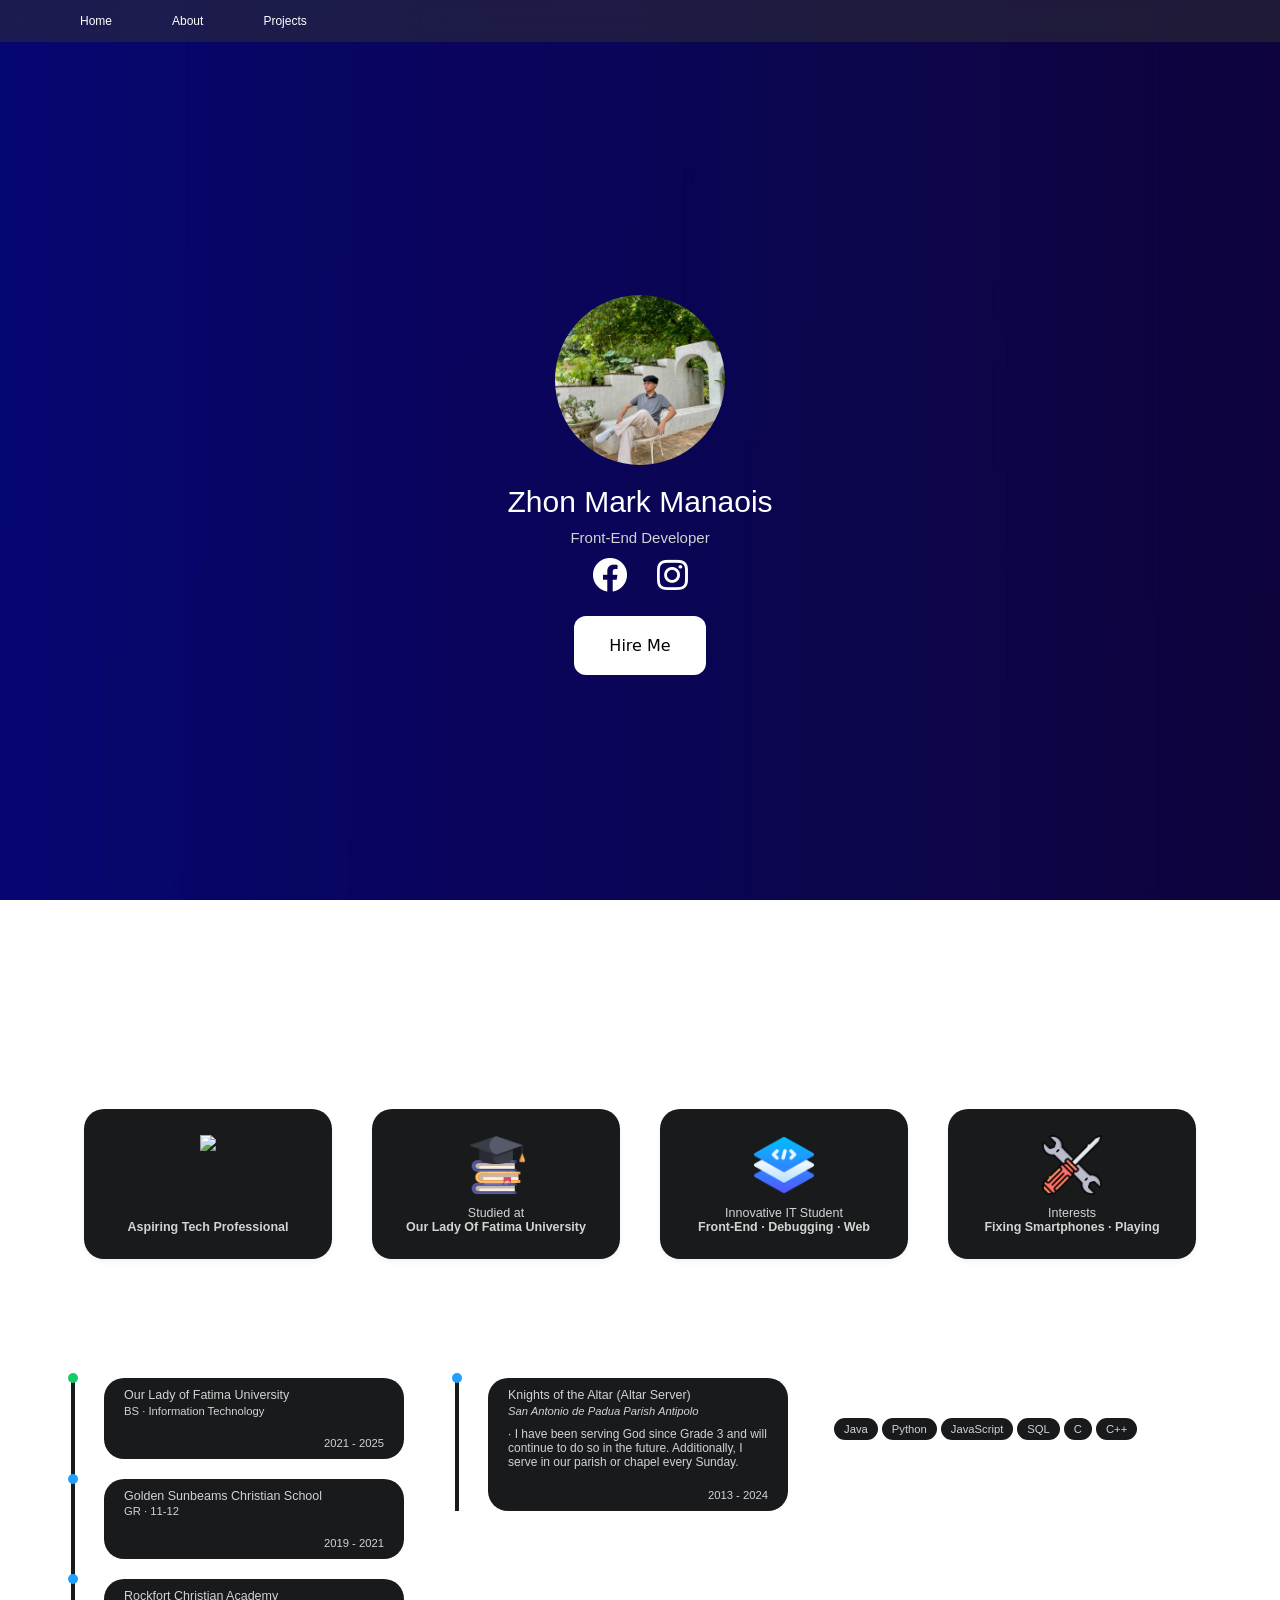
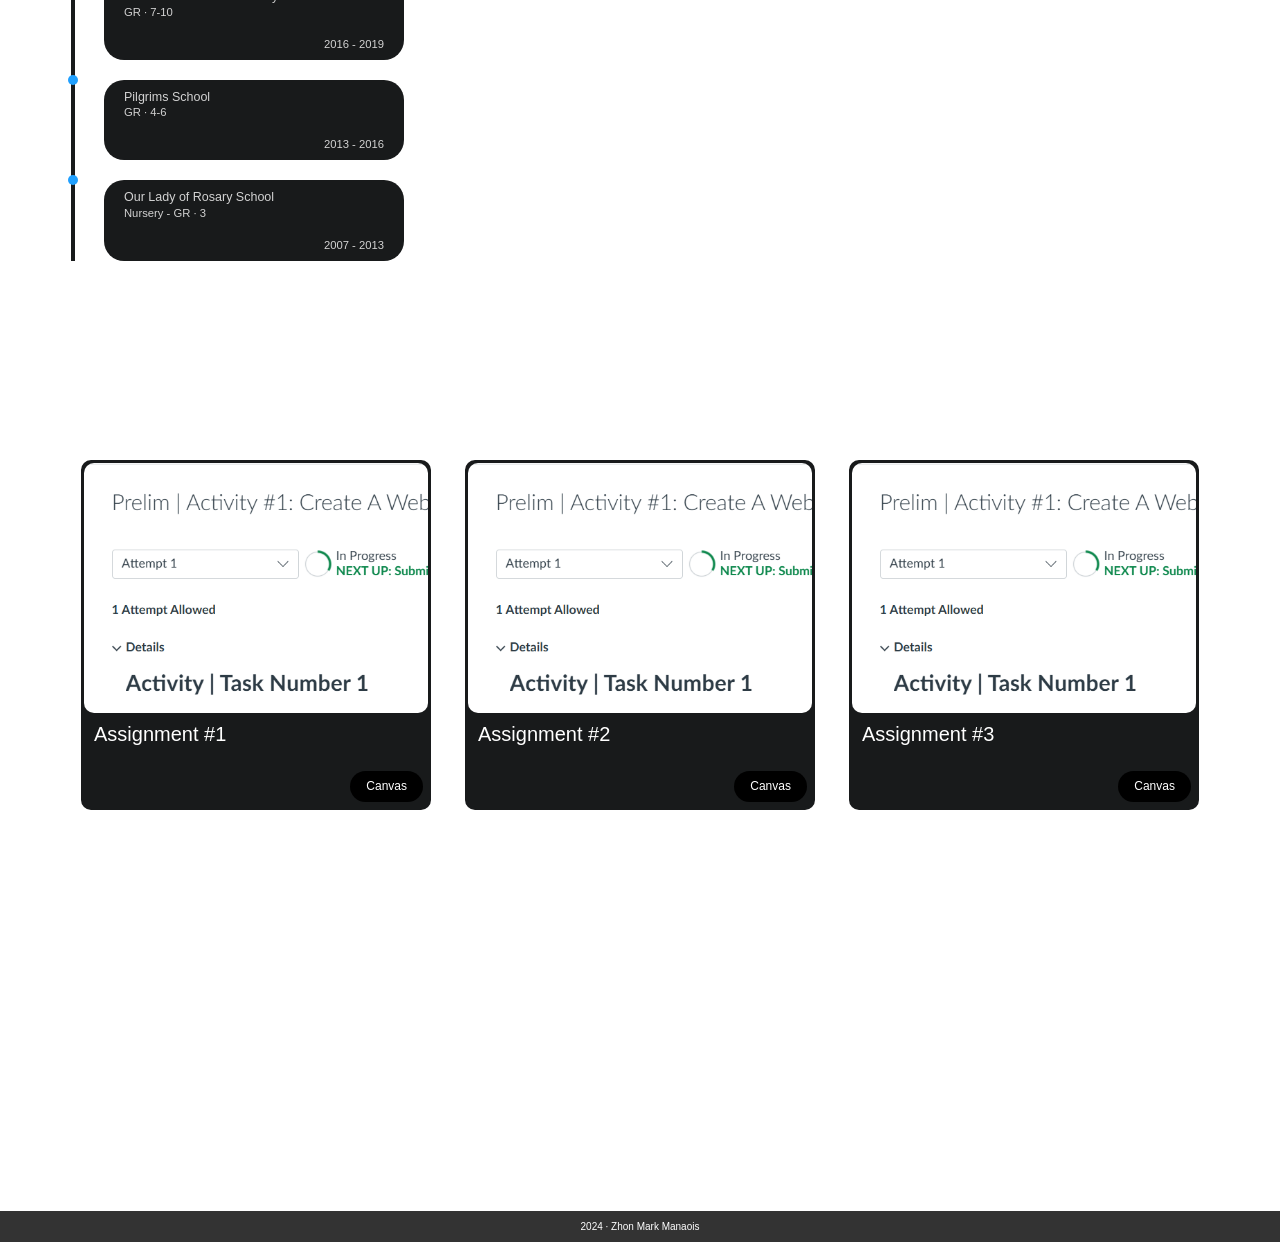
==== index.html @ ce1a40f6 "Add files via upload" ====
<!DOCTYPE html>
<html>
    <head>
        <meta charset="UTF-8" />
        <meta name="viewport" content="width=device-width,initial-scale=1.0" />
        <meta name="theme-color" content="#000000" />
        <meta name="author" content="Zhon Mark Manaois" />
        <meta name="description" content="Zhon Mark&#39;s Personal Website" />
        <meta name="keywords" content="Zhon Mark Manaois, Zhon Mark, Manaois, Zhon MarkManaois, Front-end Developer" />
        <meta property="og:title" content="Zhon Mark Manaois" />
        <meta property="og:description" content="Personal Website" />
        <meta property="og:type" content="website" />
        <title>Zhon Mark Manaois - Personal Website</title>
        
        <link rel="shortcut icon" href="images/code.png" />
        <link rel="stylesheet" href="style.css" />
    </head>

    <body>
        <div class="navbar">
            <div class="navbar-container">
                <div class="nav-item"><a class="nav-item-link" href="#zhon">Home</a></div>
                <div class="nav-item"><a class="nav-item-link" href="#about">About</a></div>
                <div class="nav-item"><a class="nav-item-link" href="#projects">Projects</a></div>
            </div>
        </div>

        <div id="zhon" class="zhon">
            <div class="zhon-container">
                <div class="zhon-profile">

                    <div class="zhon-profile-img-wrapper">
                        <div class="zhon-profile-img"></div>
                    </div>

                    <div class="zhon-profile-content">
                        <div class="zhon-headline">Zhon Mark Manaois</div>
                        <div class="zhon-text">Front-End Developer</div>
                    </div>

                    <div class="zhon-icons">
                        <a href="https://www.facebook.com/filersh" target="_blank" class="icon-link"><i class="fab fa-facebook"></i></a>
                        <a href="https://www.instagram.com/makie_mk" target="_blank" class="icon-link"><i class="fab fa-instagram"></i></a>
                    </div>

<a href="https://example.com" target="_blank">
    <button class="hire-me-btn">Hire Me</button>
</a>

                    <a class="arrow fa fa-arrow-down fa-3x" href="#about"></a>

                </div>
            </div>
        </div>

        <div id="about" class="about">
            <div class="container about-container">
                <div class="row">
                    <div class="col">
                        <div class="title">About</div>
                        <div class="about-card-group">
                            <div class="about-card-wrapper">
                                <div class="about-card">
                                    <div class="about-card-icon-wrapper">
                                        <div class="about-card-icon"><img style="vertical-align: middle;" src="images/tech.png" /></div>
                                    </div>
                                    <div class="about-card-title"><br />
                                        <b>Aspiring Tech Professional</b>
                                    </div>
                                </div>
                            </div>

                            <div class="about-card-wrapper">
                                <div class="about-card">
                                    <div class="about-card-icon-wrapper">
                                        <div class="about-card-icon"><img src="images/graduation.png" /></div>
                                    </div>
                                    <div class="about-card-title">
                                        Studied at
                                        <br />
                                        <b>Our Lady Of Fatima University</b>
                                    </div>
                                </div>
                            </div>

                            <div class="about-card-wrapper">
                                <div class="about-card">
                                    <div class="about-card-icon-wrapper">
                                        <div class="about-card-icon"><img src="images/layers.png" /></div>
                                    </div>
                                    <div class="about-card-title">Innovative IT Student<br /> 
                                        <b>Front-End &middot; Debugging  &middot; Web</b>
                                    </div>
                                </div>
                            </div>

                            <div class="about-card-wrapper">
                                <div class="about-card">
                                    <div class="about-card-icon-wrapper">
                                        <div class="about-card-icon"><img src="images/service.png" /></div>
                                    </div>
                                    <div class="about-card-title">
                                        Interests
                                        <br />
                                        <b>Fixing Smartphones &middot; Playing</b>
                                    </div>
                                </div>
                            </div>
                        </div>
                    </div>
                </div>
                <div class="row">
                    <div class="col about-educationcol">
                        <div class="title">Education</div>
                        <div class="about-timeline">

                            <div class="timeline-card timeline-card-green">
                                <div class="timeline-card-title">Our Lady of Fatima University</div>
                                <div class="timeline-card-subtitle">BS &middot; Information Technology</div>
                                <div class="timeline-card-time">2021 - 2025</div>
                            </div>

                            <div class="timeline-card timeline-card-blue">
                                <div class="timeline-card-title">Golden Sunbeams Christian School</div>
                                <div class="timeline-card-subtitle">GR &middot; 11-12</div>
                                <div class="timeline-card-time">2019 - 2021</div>
                            </div>

                            <div class="timeline-card timeline-card-blue">
                                <div class="timeline-card-title">Rockfort Christian Academy</div>
                                <div class="timeline-card-subtitle">GR &middot; 7-10</div>
                                <div class="timeline-card-time">2016 - 2019</div>
                            </div>

                            <div class="timeline-card timeline-card-blue">
                                <div class="timeline-card-title">Pilgrims School</div>
                                <div class="timeline-card-subtitle">GR &middot; 4-6</div>
                                <div class="timeline-card-time">2013 - 2016</div>
                            </div>

                            <div class="timeline-card timeline-card-blue">
                                <div class="timeline-card-title">Our Lady of Rosary School</div>
                                <div class="timeline-card-subtitle">Nursery - GR &middot; 3</div>
                                <div class="timeline-card-time">2007 - 2013</div>
                            </div>

                        </div>
                    </div>

                    <div class="col about-experiencecol">
                        <div class="title">Experience</div>
                        <div class="about-timeline">

                            <div class="timeline-card timeline-card-blue">
                                <div class="timeline-card-title">Knights of the Altar (Altar Server)</div>
                                <div class="timeline-card-subtitle">San Antonio de Padua Parish Antipolo</div>
                                <div class="timeline-card-content">&middot; I have been serving God since Grade 3 and will continue to do so in the future. Additionally, I serve in our parish or chapel every Sunday.</div>
                                <div class="timeline-card-time">2013 - 2024</div>
                            </div>

                        </div>
                    </div>

                    <div class="col about-skillcol">
                        <div class="title">Skills</div>
                        <div class="about-timeline">

                            <div class="skills-title">Programming Languages</div>
                            <div class="skills-content">
                                <div class="skills-tile">Java</div>
                                <div class="skills-tile">Python</div>
                                <div class="skills-tile">JavaScript</div>
                                <div class="skills-tile">SQL</div>
                                <div class="skills-tile">C</div>
                                <div class="skills-tile">C++</div>
                            </div>
                        </div>
                    </div>
                </div>
            </div>
        </div>

        <div class="content">
            <div id="projects" class="project">
                <div class="container project-container">
                    <div class="row">
                        <div class="title">Projects</div>
                    </div>
                    <div class="row project-row">
                        <div class="col project-col">
                            <div class="project-card">
                                <div class="project-card-cover project-card-assignment1"></div>
                                <div class="project-card-content">
                                    <div class="project-card-title">Assignment #1</div>
                                    <a target="_blank" href="https://olfu.instructure.com/courses/237197/assignments">    
                                        <div class="project-card-btn project-card-blackbutton">Canvas</div>
                                    </a>
                                </div>
                            </div>
                        </div>

                        <div class="col project-col">
                            <div class="project-card">
                                <div class="project-card-cover project-card-assignment2"></div>
                                <div class="project-card-content">
                                    <div class="project-card-title">Assignment #2</div>
                                </div>
                                <a target="_blank" href="https://olfu.instructure.com/courses/237197/assignments">    
                                    <div class="project-card-btn project-card-blackbutton">Canvas</div>
                                </a>
                            </div>
                        </div>

                        <div class="col project-col">
                            <div class="project-card">
                                <div class="project-card-cover project-card-assignment3"></div>
                                <div class="project-card-content">
                                    <div class="project-card-title">Assignment #3</div>
                                </div>
                                <a target="_blank" href="https://olfu.instructure.com/courses/237197/assignments">    
                                    <div class="project-card-btn project-card-blackbutton">Canvas</div>
                                </a>
                            </div>
                        </div>
                    </div>
                </div>
            </div>
        </div>
    </div>
</div>
</div>

        <div class="footer">
            2024 &middot; Zhon Mark Manaois
        </div>
    </body>
</html>
---- style.css ----
@import url(https://use.fontawesome.com/releases/v5.8.1/css/all.css);

*,
:after,
:before {
    box-sizing: border-box;
}

html {
    font-size: 10px;
    font-family: -apple-system, BlinkMacSystemFont, 'Segoe UI', Roboto, Oxygen, Ubuntu, Cantarell, 'Open Sans', 'Helvetica Neue', sans-serif;
    scroll-behavior: smooth;
}

body {
    padding: 0;
    margin: 0;
    background-image: url('images/ble.jpg');
    background-size: cover;
    background-repeat: no-repeat;
    background-attachment: fixed;
}

a, a:active, a:hover {
    text-decoration: none;
    color: white;
    outline: 0;
}

.container {
    margin: 0 auto;
    max-width: 120rem;
}

.row {
    display: flex;
    justify-content: space-between;
    padding: 2rem 2.4rem;
}

.col {
    flex: 1 1;
}

.title {
    position: relative;
    font-size: 2.5rem;
    margin-bottom: 2rem;
    color: white;
}

.navbar {
    position: fixed;
    top: 0;
    left: 0;
    right: 0;
    z-index: 2;
    background: rgba(0, 0, 0, 0.3);
    width: 100%;
    background-color: rgba(51, 51, 51, 0.5);
    overflow: hidden;
    backdrop-filter: blur(20px);
}

.navbar-container {
    position: relative;
    display: flex;
    justify-content: flex-start;
    max-width: 120rem;
    margin: 0 auto;
    align-items: center;
    padding: 1rem;
    text-align: right;
    color: lightgrey;
    z-index: 2;
    transition: all .2s linear;
    padding: 14px 20px;
}

.nav-item {
    position: relative;
    display: inline-block;
    font-size: 1.2rem;
    margin-right: 2rem;
    display: inline-block;
    margin-right: 20px;
}

.nav-item:after {
    content: "";
    position: absolute;
    width: 100%;
    height: .2rem;
    opacity: 0;
    bottom: -1rem;
    left: 0;
    transition: all .1s ease-in-out;
    background-color: lightgrey;
}

.nav-item:hover:after {
    opacity: 1;
}

.nav-item-link {
    color: white;
    text-align: center;
    padding: 15px 20px;
    text-decoration: none;
}

.hire-me-btn {
    background-color: white;
    border: none;
    color: black;
    padding: 20px 35px;
    text-align: center;
    text-decoration: none;
    display: inline-block;
    font-family: system-ui;
    font-size: 16px;
    margin: 20px 20px;
    cursor: pointer;
    border-radius: 12px;
}

.hire-me-btn:hover {
    background-color: blue;
    color: White;
}
.zhon {
    position: relative;
    display: flex;
    justify-content: center;
    width: 100%;
    height: 110vh;
    min-height: 56rem;
}

.zhon .zhon-container {
    position: relative;
    display: flex;
    max-width: 120rem;
    flex-direction: column;
    justify-content: center;
    align-items: center;
    flex-grow: 1;
}

.zhon-profile {
    display: flex;
    justify-content: center;
    align-items: center;
    flex-direction: column;
    max-width: 20rem;
}

.zhon-profile-img-wrapper {
    display: flex;
    justify-content: center;
    align-items: center;
    padding: .3rem;
    background: url('images/me.jpg') no-repeat center center;
    background-size: cover;
    border-radius: 50%;
    width: 170px;
    height: 170px;
}

.zhon-icons {
    display: flex;
    width: 100%;
    justify-content: center;
    font-size: 3.5rem;
}

@media (max-width:991px) {
    .zhon-icons {
        margin-top: 2.5rem;
        font-size: 3.5rem;
    }
}

.zhon .icon-link {
    padding: 0 1.5rem;
    color: white;
    transition: all .2s linear;
}

.icon-link:hover {
    color: lightgray;
    -webkit-transform: scale(1.05);
    transform: scale(1.05);
}

.zhon-profile-content {
    padding-top: 2rem;
    text-align: center;
}

.zhon-headline {
    font-size: 3rem;
    padding-bottom: 1rem;
    color: white;
    white-space: nowrap;
}

.zhon-text {
    font-size: 1.5rem;
    padding-bottom: 1rem;
    color: lightgray;
}

.zhon .arrow {
    margin-top: 2rem;
    -webkit-animation: bounce 2s infinite;
    animation: bounce 2s infinite;
}

@media screen and (min-height:600px) {
    .zhon .arrow {
        position: absolute;
        margin-top: 0;
        left: calc(50% - 1rem);
        bottom: 5%;
    }
}

@-webkit-keyframes bounce {
    0%, 20%, 50%, 80%, to {
        -webkit-transform: translateY(0);
        transform: translateY(0);
    }
    40% {
        -webkit-transform: translateY(-1rem);
        transform: translateY(-1rem);
    }
    60% {
        -webkit-transform: translateY(-.5rem);
        transform: translateY(-.5rem);
    }
}

@keyframes bounce {
    0%, 20%, 50%, 80%, to {
        -webkit-transform: translateY(0);
        transform: translateY(0);
    }
    40% {
        -webkit-transform: translateY(-1rem);
        transform: translateY(-1rem);
    }
    60% {
        -webkit-transform: translateY(-.5rem);
        transform: translateY(-.5rem);
    }
}

.about .about-container {
    padding-top: 3rem;
    min-height: 100vh;
}

.about-educationcol, .about-experiencecol, .about-skillcol {
    padding-bottom: 1rem;
}

.about-timeline {
    padding-top: 1rem;
    padding-right: 3rem;
}

.about-card-group {
    display: flex;
    width: 100%;
    justify-content: flex-start;
    flex-wrap: wrap;
}

.about-card-wrapper {
    flex: 0 0 25%;
    padding: 2rem;
}

@media (max-width:991px) {
    .about-card-wrapper {
        flex-basis: 30%;
    }
}

@media (max-width:767px) {
    .about-card-wrapper {
        flex-basis: 50%;
        padding: .4rem;
    }
}

.about-card {
    display: flex;
    height: 15rem;
    background-color: #181a1b;
    border-radius: 2rem;
    box-shadow: 0 3px 5px rgba(0, 0, 0, .05);
    padding: 2rem;
    justify-content: space-around;
    align-items: center;
    flex-direction: column;
    text-align: center;
}

@media (max-width:575px) {
    .about-card {
        padding: 1rem;
    }
}

.about-card-icon {
    margin: 0 auto;
    width: 6rem;
    height: 6rem;
    transition: all .2s linear;
}

.about-card-icon:hover {
    -webkit-transform: scale(1.1);
    transform: scale(1.1);
}

.about-card-icon>img {
    width: 100%;
}

.about-card-title {
    font-size: 1.25rem;
    color: lightgray;
}

.timeline-card {
    position: relative;
    margin-left: 4rem;
    margin-bottom: 2rem;
    max-width: 30rem;
    color: lightgray;
    border-radius: 2rem;
    background-color: #181a1b;
}

.timeline-card:before {
    content: "";
    position: absolute;
    top: -.5rem;
    left: -3.6rem;
    width: 1rem;
    height: 1rem;
    border-radius: 50%;
    z-index: 2;
}

.timeline-card:after {
    content: "";
    position: absolute;
    left: -3.3rem;
    top: 0;
    height: calc(100% + 2rem);
    width: .4rem;
    background-color: #181a1b;
}

.timeline-card:last-of-type:after {
    height: 100%;
}

.timeline-card-title {
    padding: 1rem 2rem;
    font-size: 1.25rem;
    padding-bottom: 0;
}

.timeline-card-subtitle {
    padding: .25rem 2rem 1rem;
    font-size: 1.125rem;
}

.about-experiencecol .timeline-card-subtitle {
    font-style: italic;
}

.timeline-card-content {
    padding: 0 2rem 1rem;
    font-size: 1.2rem;
}

.timeline-card-time {
    padding: 1rem 2rem;
    text-align: right;
    font-size: 1.125rem;
}

.timeline-card-red:before {
    background-color: #f56c6c;
}

.timeline-card-green:before {
    background-color: #13ce66;
}

.timeline-card-blue:before {
    background-color: #20a0ff;
}

.skills-title {
    margin-top: 1rem;
    margin-bottom: .5rem;
    font-size: 2rem;
    color: white;
}

.skills-content {
    display: flex;
    flex-wrap: wrap;
}

.skills-tile {
    padding: .5rem 1rem;
    background-color: #181a1b;
    color: lightgray;
    margin: .2rem;
    border-radius: 2rem;
    font-size: 1.125rem;
}

.project {
    position: relative;
    background: none;
}

.project:after {
    content: "";
    position: fixed;
    top: 0;
    height: 100vh;
    left: 0;
    right: 0;
    z-index: -1;
    background: url(images/jpl.jpg) 50%;
    filter: brightness(15%);
    background-size: cover;
}

.project-row {
    justify-content: flex-start;
    flex-wrap: wrap;
}

@media (max-width:767px) {
    .project-row {
        flex-direction: row;
    }
}

@media (max-width:575px) {
    .project-row {
        flex-direction: column;
    }
}

.project-col {
    display: flex;
    flex: 0 0 33.33332%;
    justify-content: center;
}

@media (max-width:991px) {
    .project-col {
        flex: 0 0 50%;
    }
}

@media (max-width:575px) {
    .project-col {
        flex: 0 0 100%;
    }
}

.project-container {
    padding-top: 3rem;
    min-height: 100vh;
}

.project-card {
    position: relative;
    display: inline-block;
    margin: 1rem 1rem 2rem;
    width: 35rem;
    height: 35rem;
    background-color: #181a1b;
    border-radius: 1rem;
    border: .3rem solid #181a1b;
}

.project-card-cover {
    height: 25rem;
    background-size: cover;
    background-position: 10%;
    border-radius: 1rem;
}


.project-card-content {
    padding: 1rem;
}

.project-card-title {
    font-size: 2rem;
    color: white;
}

.project-card-assignment1 {
    background-image: url(images/assignment1.png);
}

.project-card-assignment2 {
    background-image: url(images/assignment1.png);
}

.project-card-assignment3 {
    background-image: url(images/assignment1.png);
}

.footer {
    background-color: #333;
    color: white;
    text-align: center;
    padding: 10px 0;
    position: relative;
    bottom: 0;
    width: 100%;
}
.project-card-btn {
    position: absolute;
    display: inline-block;
    bottom: .5rem;
    right: .5rem;
    padding: .75rem 1.5rem;
    font-size: 1.2rem;
    color: white;
    background: #20a0ff;
    border-radius: 2rem;
    transition: all .2s linear;
    border: .1em solid transparent;
}

.project-card-btn:hover {
    -webkit-transform: scale(1.05);
    transform: scale(1.05);
    border: .1em solid white;
}

.project-card-blackbutton {
    background: black;
}

.footer {
    background-color: #333;
    color: white;
    text-align: center;
    padding: 10px 0;
    position: relative;
    bottom: 0;
    width: 100%;
}
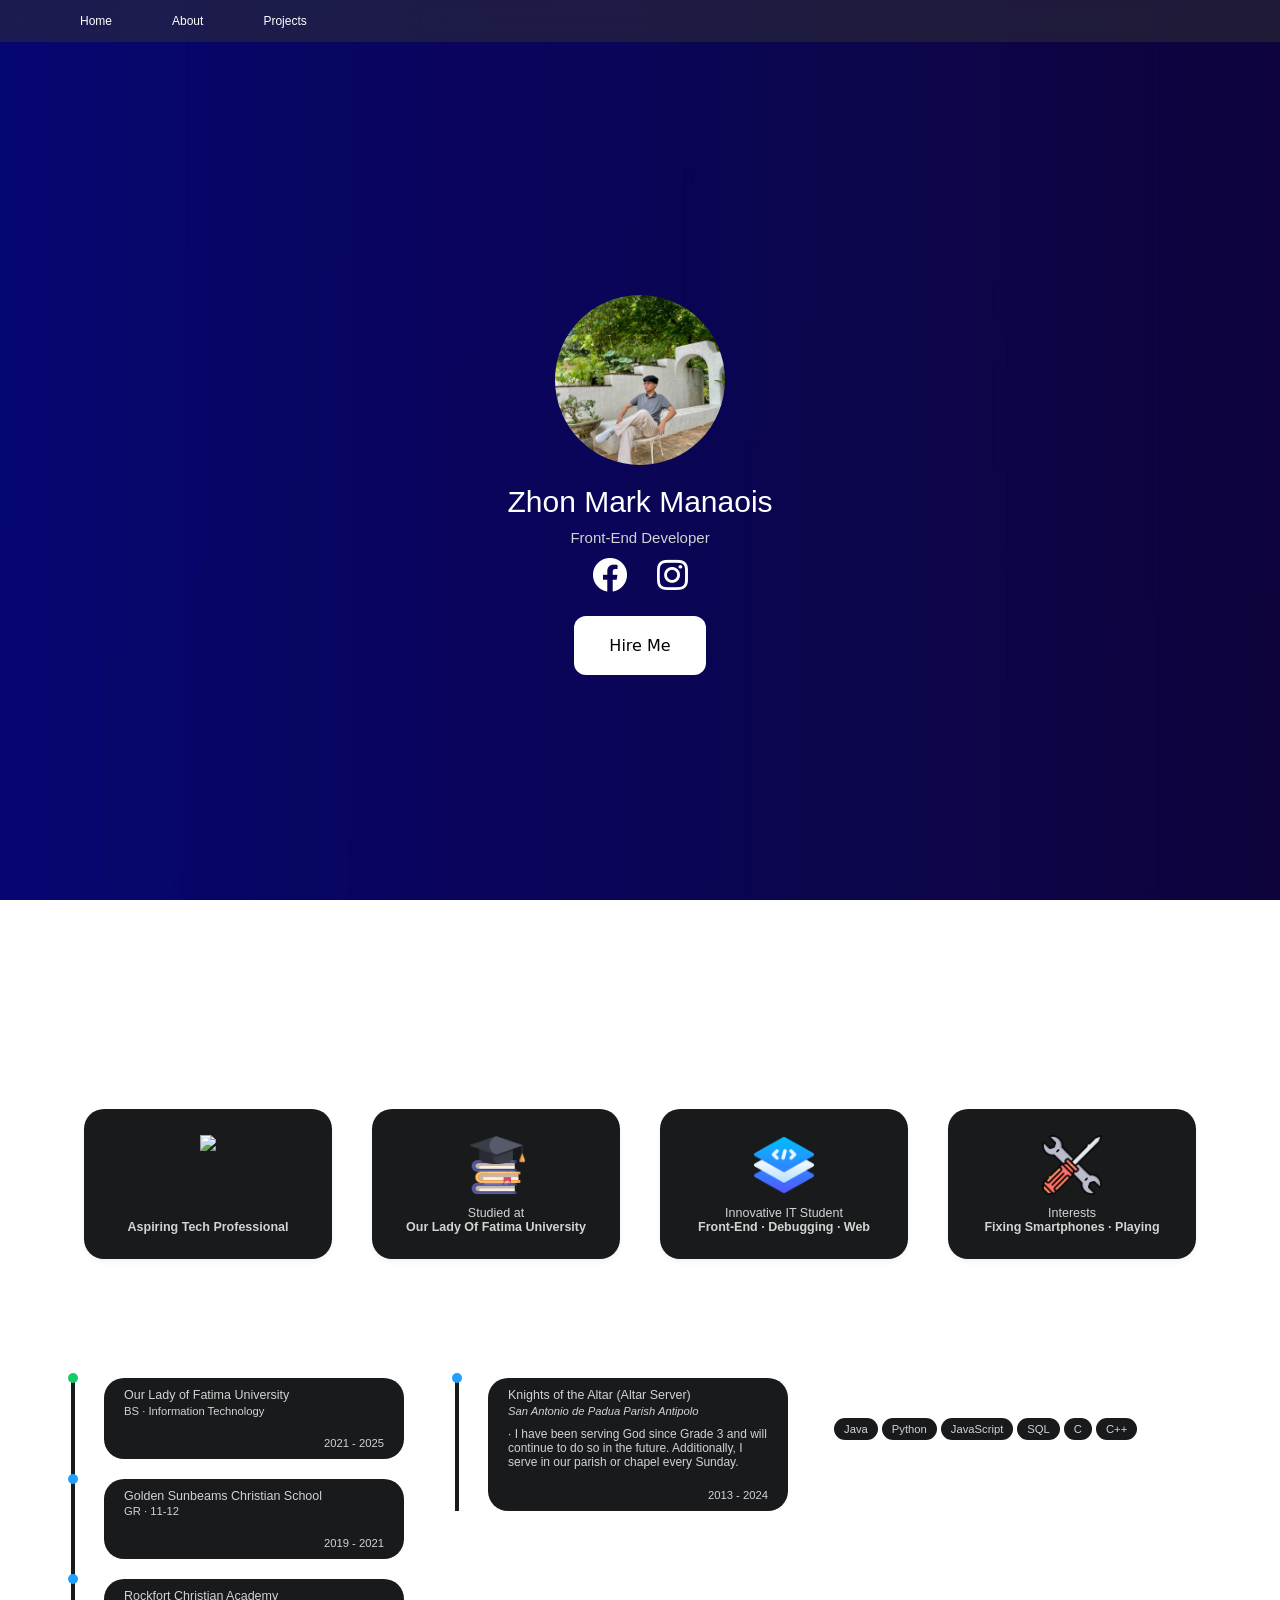
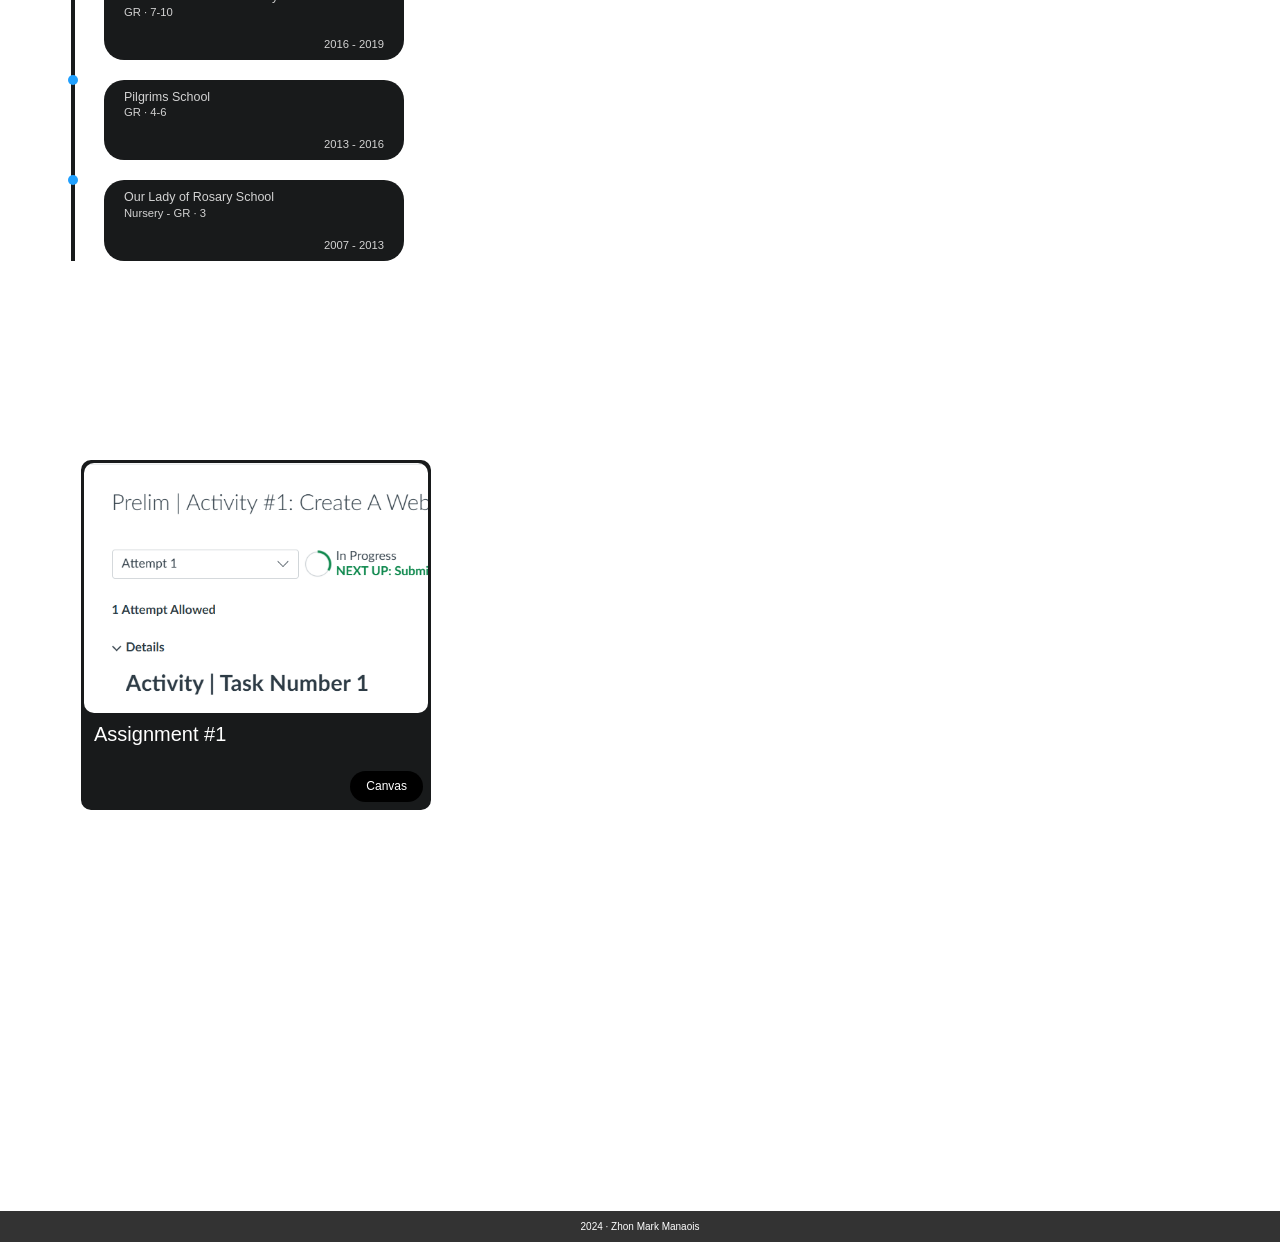
==== commit 2be8948f: "Add files via upload" ====
--- a/index.html
+++ b/index.html
@@ -198,30 +198,6 @@
                                 </div>
                             </div>
                         </div>
-
-                        <div class="col project-col">
-                            <div class="project-card">
-                                <div class="project-card-cover project-card-assignment2"></div>
-                                <div class="project-card-content">
-                                    <div class="project-card-title">Assignment #2</div>
-                                </div>
-                                <a target="_blank" href="https://olfu.instructure.com/courses/237197/assignments">    
-                                    <div class="project-card-btn project-card-blackbutton">Canvas</div>
-                                </a>
-                            </div>
-                        </div>
-
-                        <div class="col project-col">
-                            <div class="project-card">
-                                <div class="project-card-cover project-card-assignment3"></div>
-                                <div class="project-card-content">
-                                    <div class="project-card-title">Assignment #3</div>
-                                </div>
-                                <a target="_blank" href="https://olfu.instructure.com/courses/237197/assignments">    
-                                    <div class="project-card-btn project-card-blackbutton">Canvas</div>
-                                </a>
-                            </div>
-                        </div>
                     </div>
                 </div>
             </div>
--- a/style.css
+++ b/style.css
@@ -519,14 +519,6 @@
     background-image: url(images/assignment1.png);
 }
 
-.project-card-assignment2 {
-    background-image: url(images/assignment1.png);
-}
-
-.project-card-assignment3 {
-    background-image: url(images/assignment1.png);
-}
-
 .footer {
     background-color: #333;
     color: white;
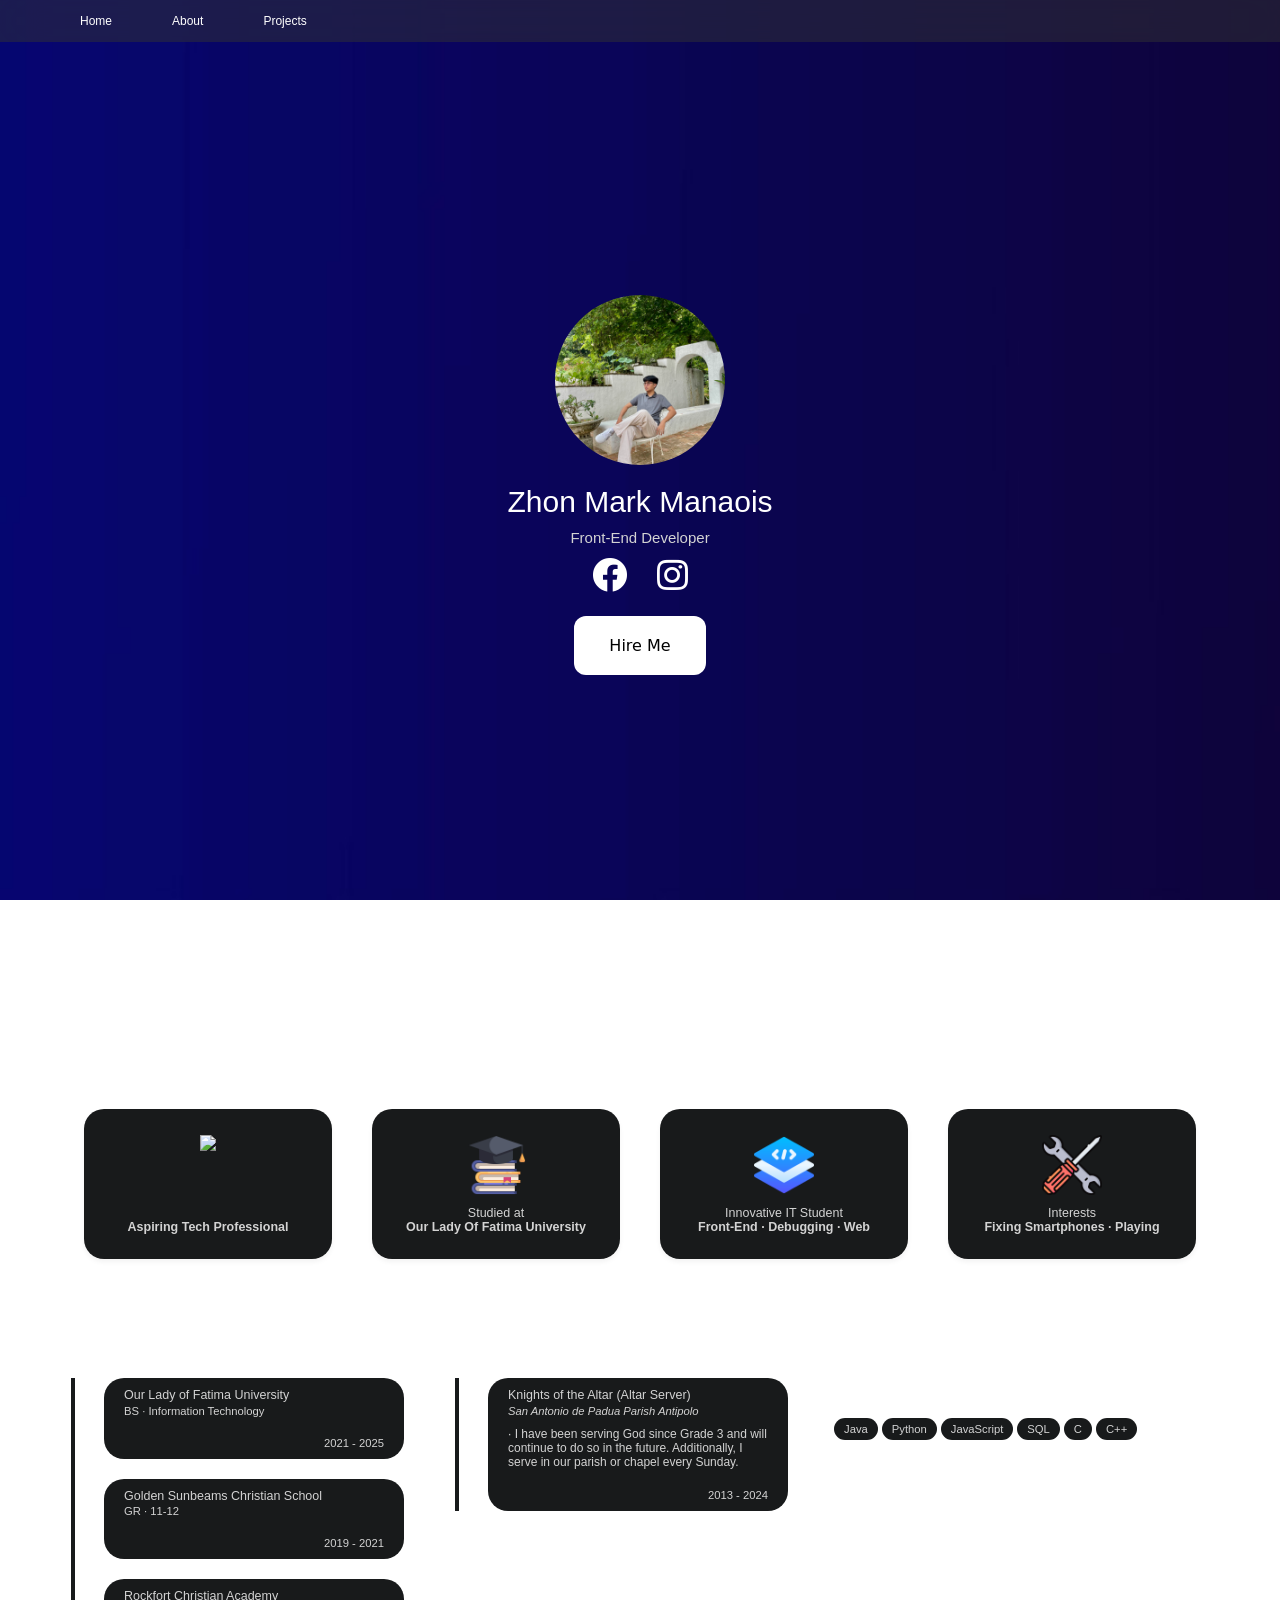
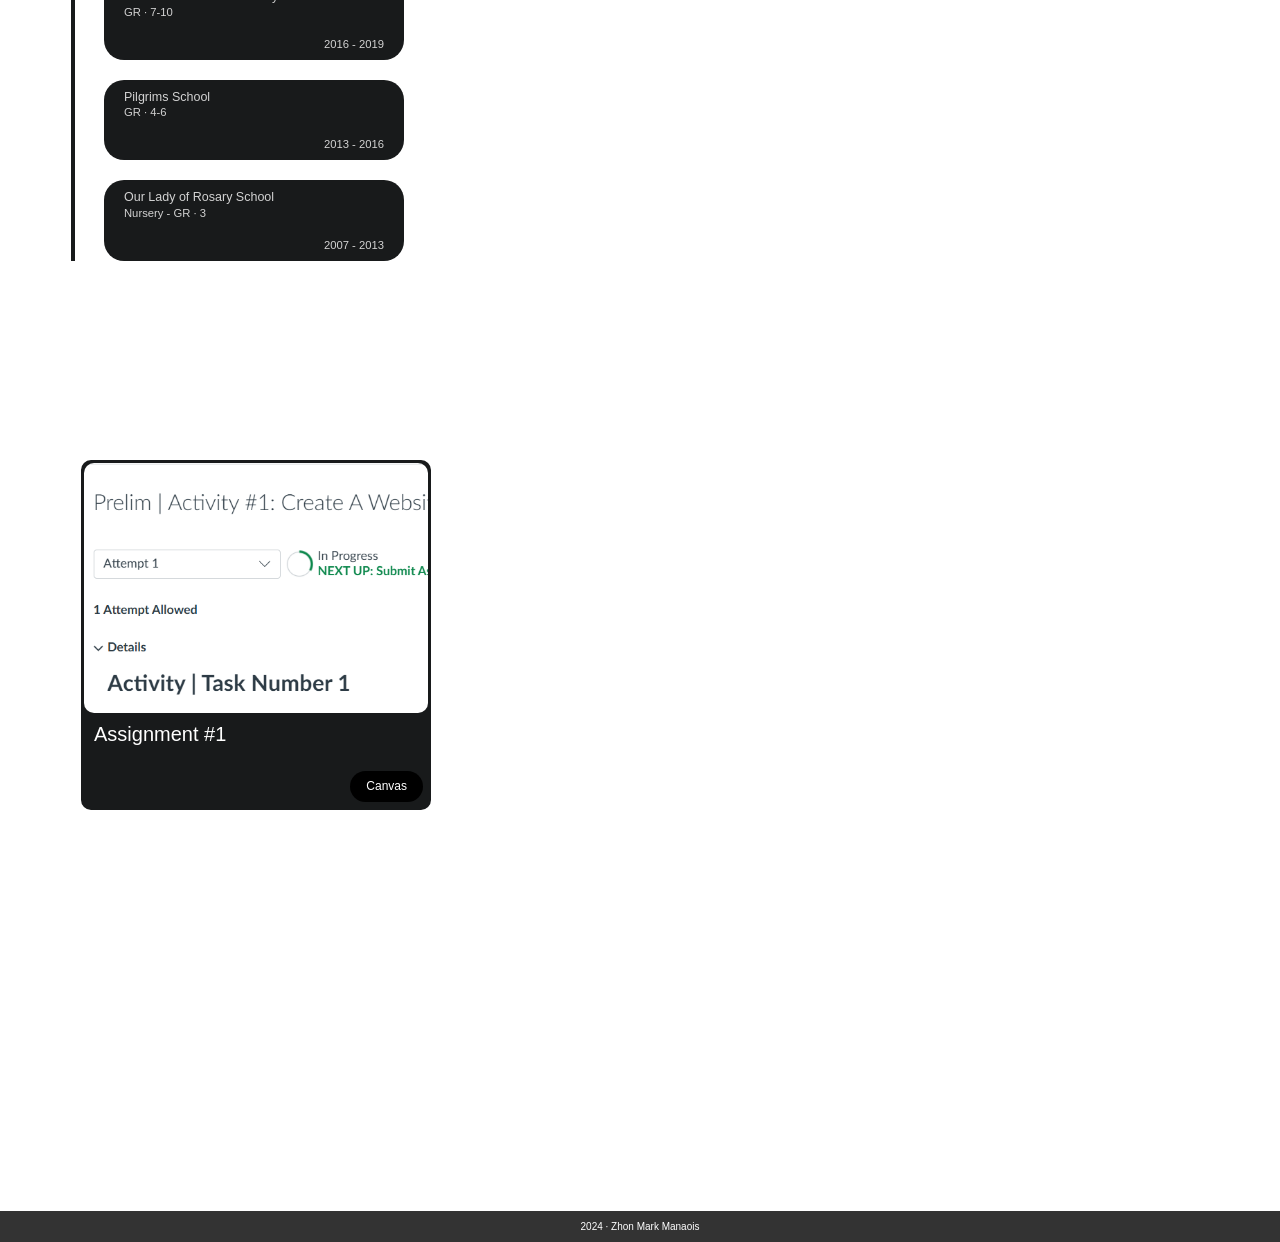
==== commit 2b7d763a: "Add files via upload" ====
--- a/index.html
+++ b/index.html
@@ -109,6 +109,7 @@
                         </div>
                     </div>
                 </div>
+
                 <div class="row">
                     <div class="col about-educationcol">
                         <div class="title">Education</div>
@@ -192,7 +193,7 @@
                                 <div class="project-card-cover project-card-assignment1"></div>
                                 <div class="project-card-content">
                                     <div class="project-card-title">Assignment #1</div>
-                                    <a target="_blank" href="https://olfu.instructure.com/courses/237197/assignments">    
+                                    <a target="_blank" href="https://olfu.instructure.com/courses/237197/assignments/8308380">    
                                         <div class="project-card-btn project-card-blackbutton">Canvas</div>
                                     </a>
                                 </div>
@@ -205,7 +206,6 @@
     </div>
 </div>
 </div>
-
         <div class="footer">
             2024 &middot; Zhon Mark Manaois
         </div>
--- a/style.css
+++ b/style.css
@@ -396,18 +396,6 @@
     font-size: 1.125rem;
 }
 
-.timeline-card-red:before {
-    background-color: #f56c6c;
-}
-
-.timeline-card-green:before {
-    background-color: #13ce66;
-}
-
-.timeline-card-blue:before {
-    background-color: #20a0ff;
-}
-
 .skills-title {
     margin-top: 1rem;
     margin-bottom: .5rem;
@@ -501,7 +489,7 @@
 .project-card-cover {
     height: 25rem;
     background-size: cover;
-    background-position: 10%;
+    background-position: 25%;
     border-radius: 1rem;
 }
 
@@ -519,15 +507,50 @@
     background-image: url(images/assignment1.png);
 }
 
-.footer {
-    background-color: #333;
-    color: white;
-    text-align: center;
-    padding: 10px 0;
-    position: relative;
-    bottom: 0;
-    width: 100%;
-}
+
+@media (max-width: 768px) {
+    .project-card-cover {
+        height: 18rem;
+        background-position: center;
+    }
+
+    .project-card-content {
+        padding: 0.5rem;
+    }
+
+    .project-card-title {
+        font-size: 1.5rem;
+    }
+
+    .project-card {
+        margin-bottom: 15px;
+    }
+
+    .comment-card {
+        padding: 8px;
+    }
+
+    .comment-card button {
+        padding: 4px 8px;
+        font-size: 14px;
+    }
+
+    button {
+        padding: 8px 16px;
+        font-size: 14px;
+    }
+
+    textarea, input[type="text"] {
+        padding: 8px;
+        font-size: 14px;
+    }
+
+    .hire-me-btn {
+        padding: 8px 16px;
+        font-size: 14px;
+    }
+}
+
 .project-card-btn {
     position: absolute;
     display: inline-block;
@@ -557,7 +580,7 @@
     color: white;
     text-align: center;
     padding: 10px 0;
-    position: relative;
     bottom: 0;
     width: 100%;
-}
+    z-index: 1000;
+}
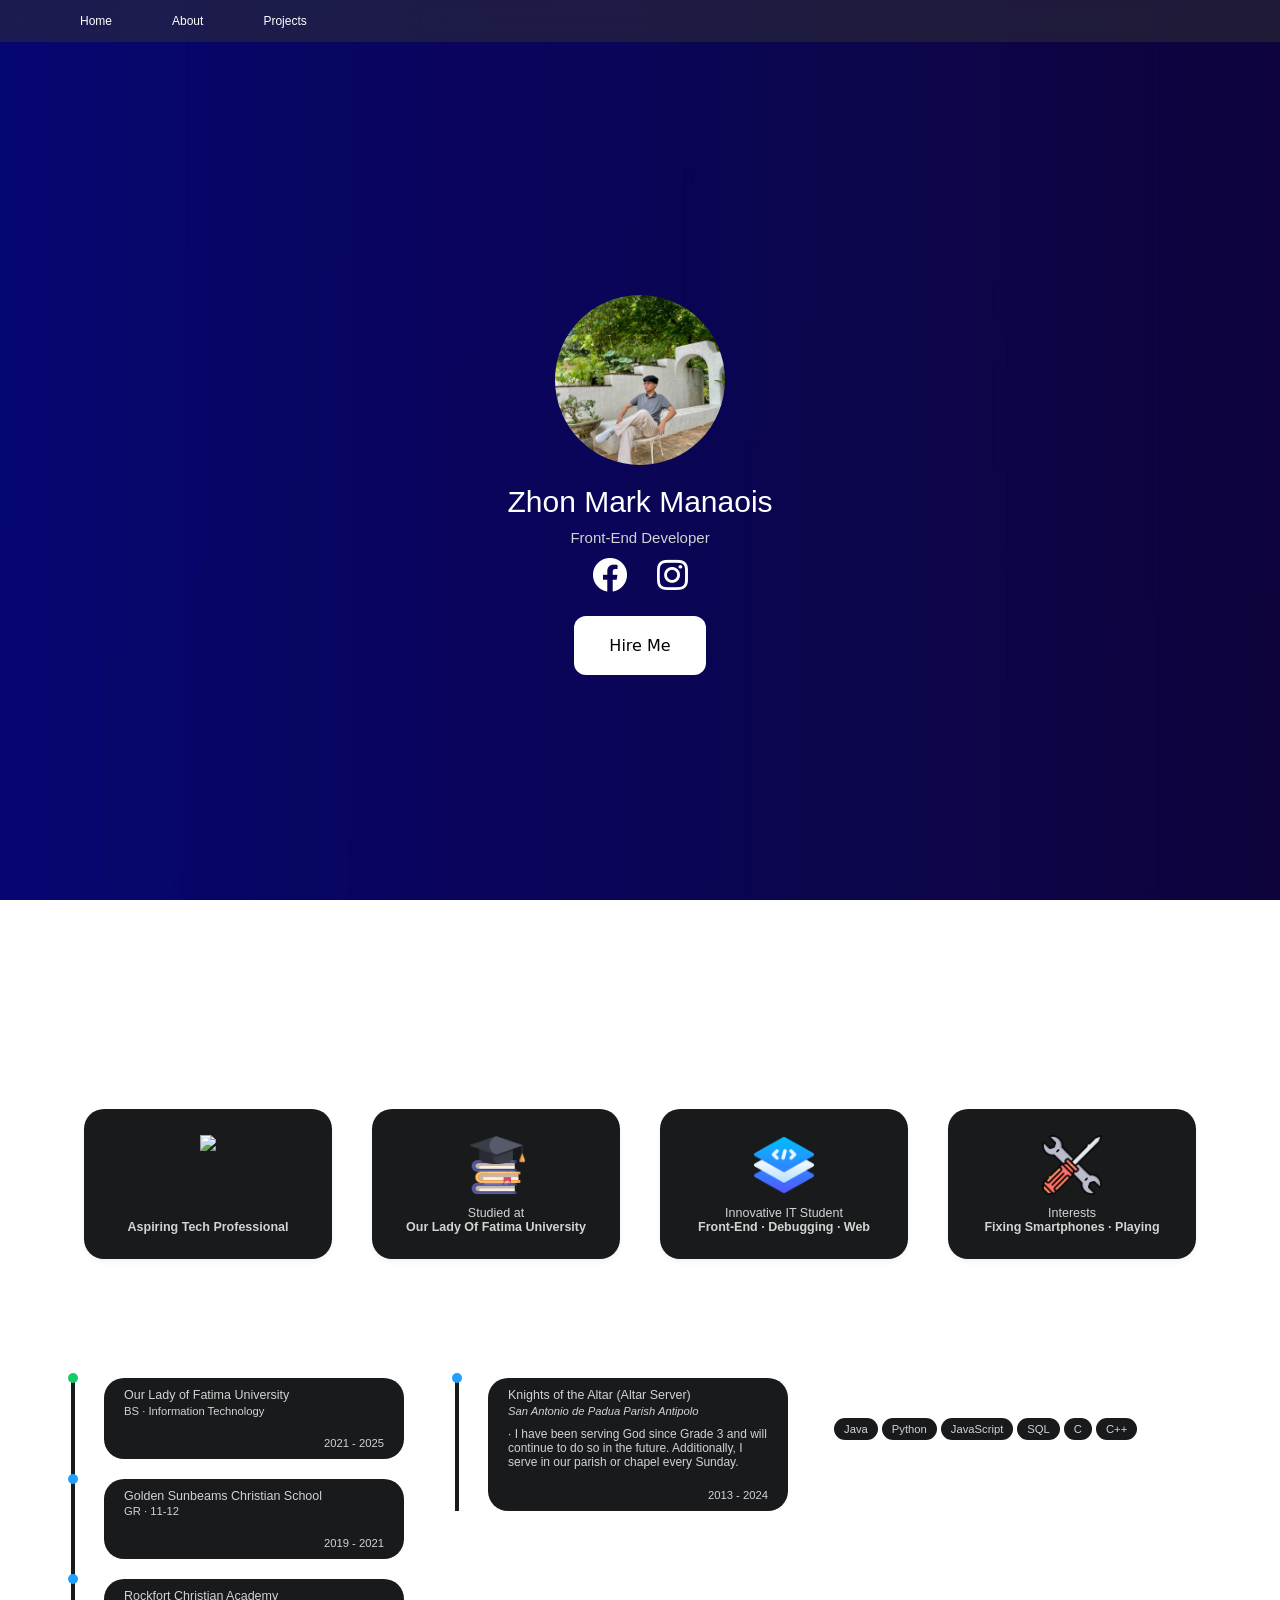
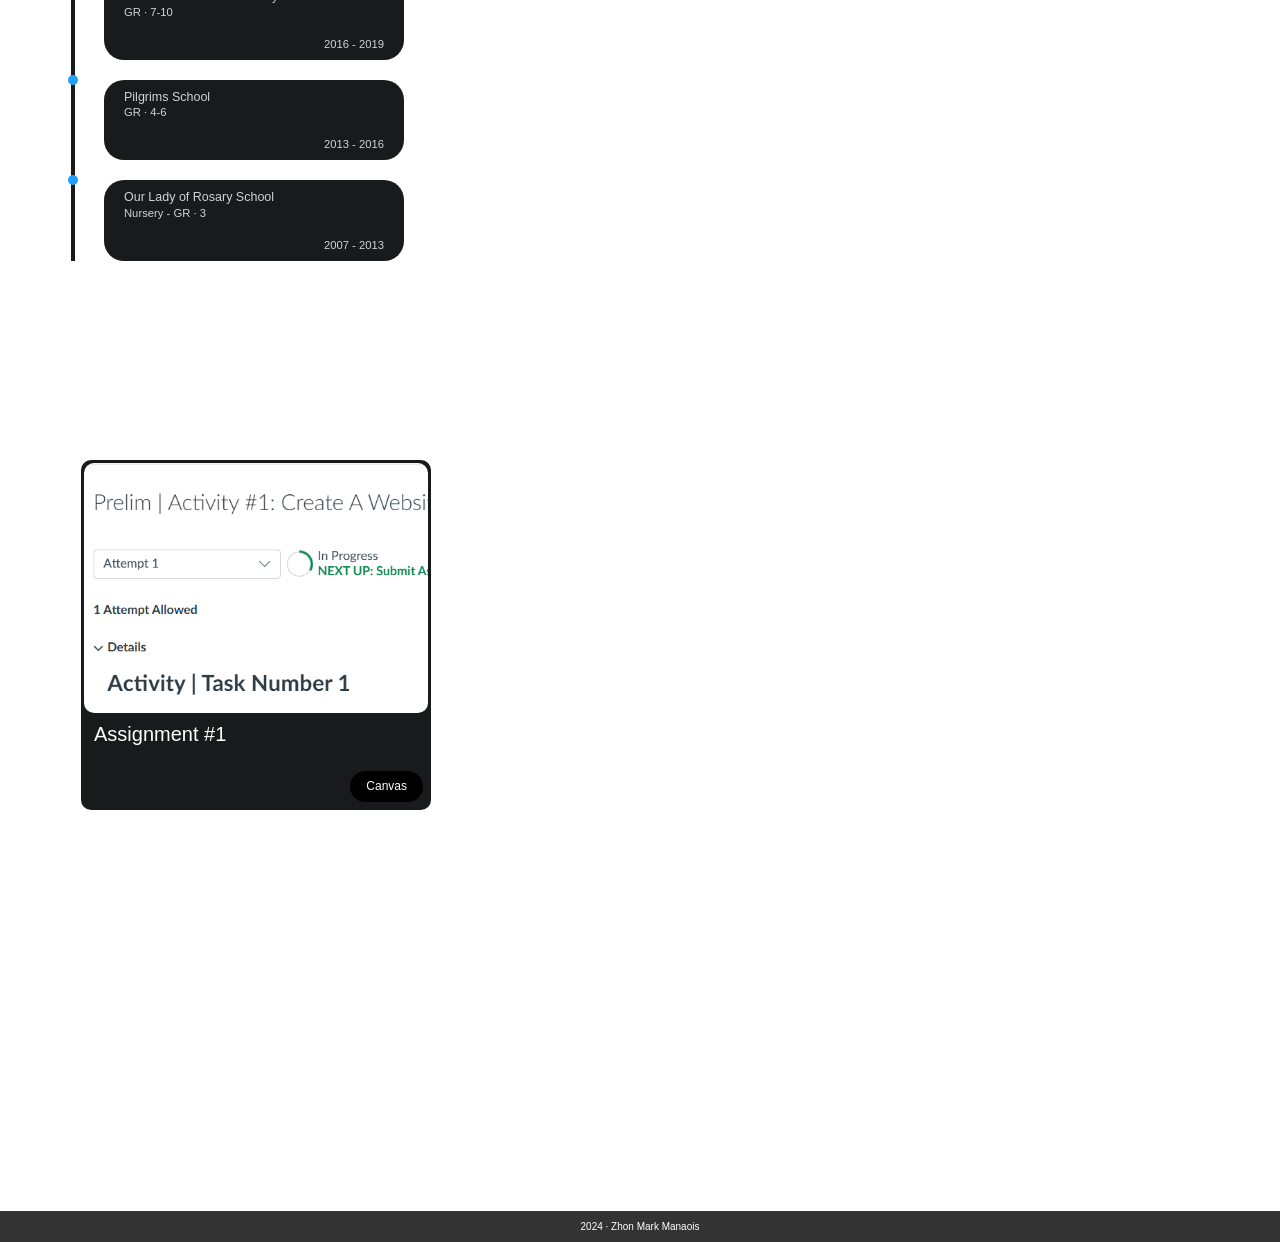
==== commit 9b4c9372: "Add files via upload" ====
--- a/index.html
+++ b/index.html
@@ -39,7 +39,7 @@
                     </div>
 
                     <div class="zhon-icons">
-                        <a href="https://www.facebook.com/filersh" target="_blank" class="icon-link"><i class="fab fa-facebook"></i></a>
+                        <a href="https://www.facebook.com/filersh?mibextid=LQQJ4d" target="_blank" class="icon-link"><i class="fab fa-facebook"></i></a>
                         <a href="https://www.instagram.com/makie_mk" target="_blank" class="icon-link"><i class="fab fa-instagram"></i></a>
                     </div>
 
--- a/style.css
+++ b/style.css
@@ -396,6 +396,18 @@
     font-size: 1.125rem;
 }
 
+.timeline-card-red:before {
+    background-color: #f56c6c;
+}
+
+.timeline-card-green:before {
+    background-color: #13ce66;
+}
+
+.timeline-card-blue:before {
+    background-color: #20a0ff;
+}
+
 .skills-title {
     margin-top: 1rem;
     margin-bottom: .5rem;
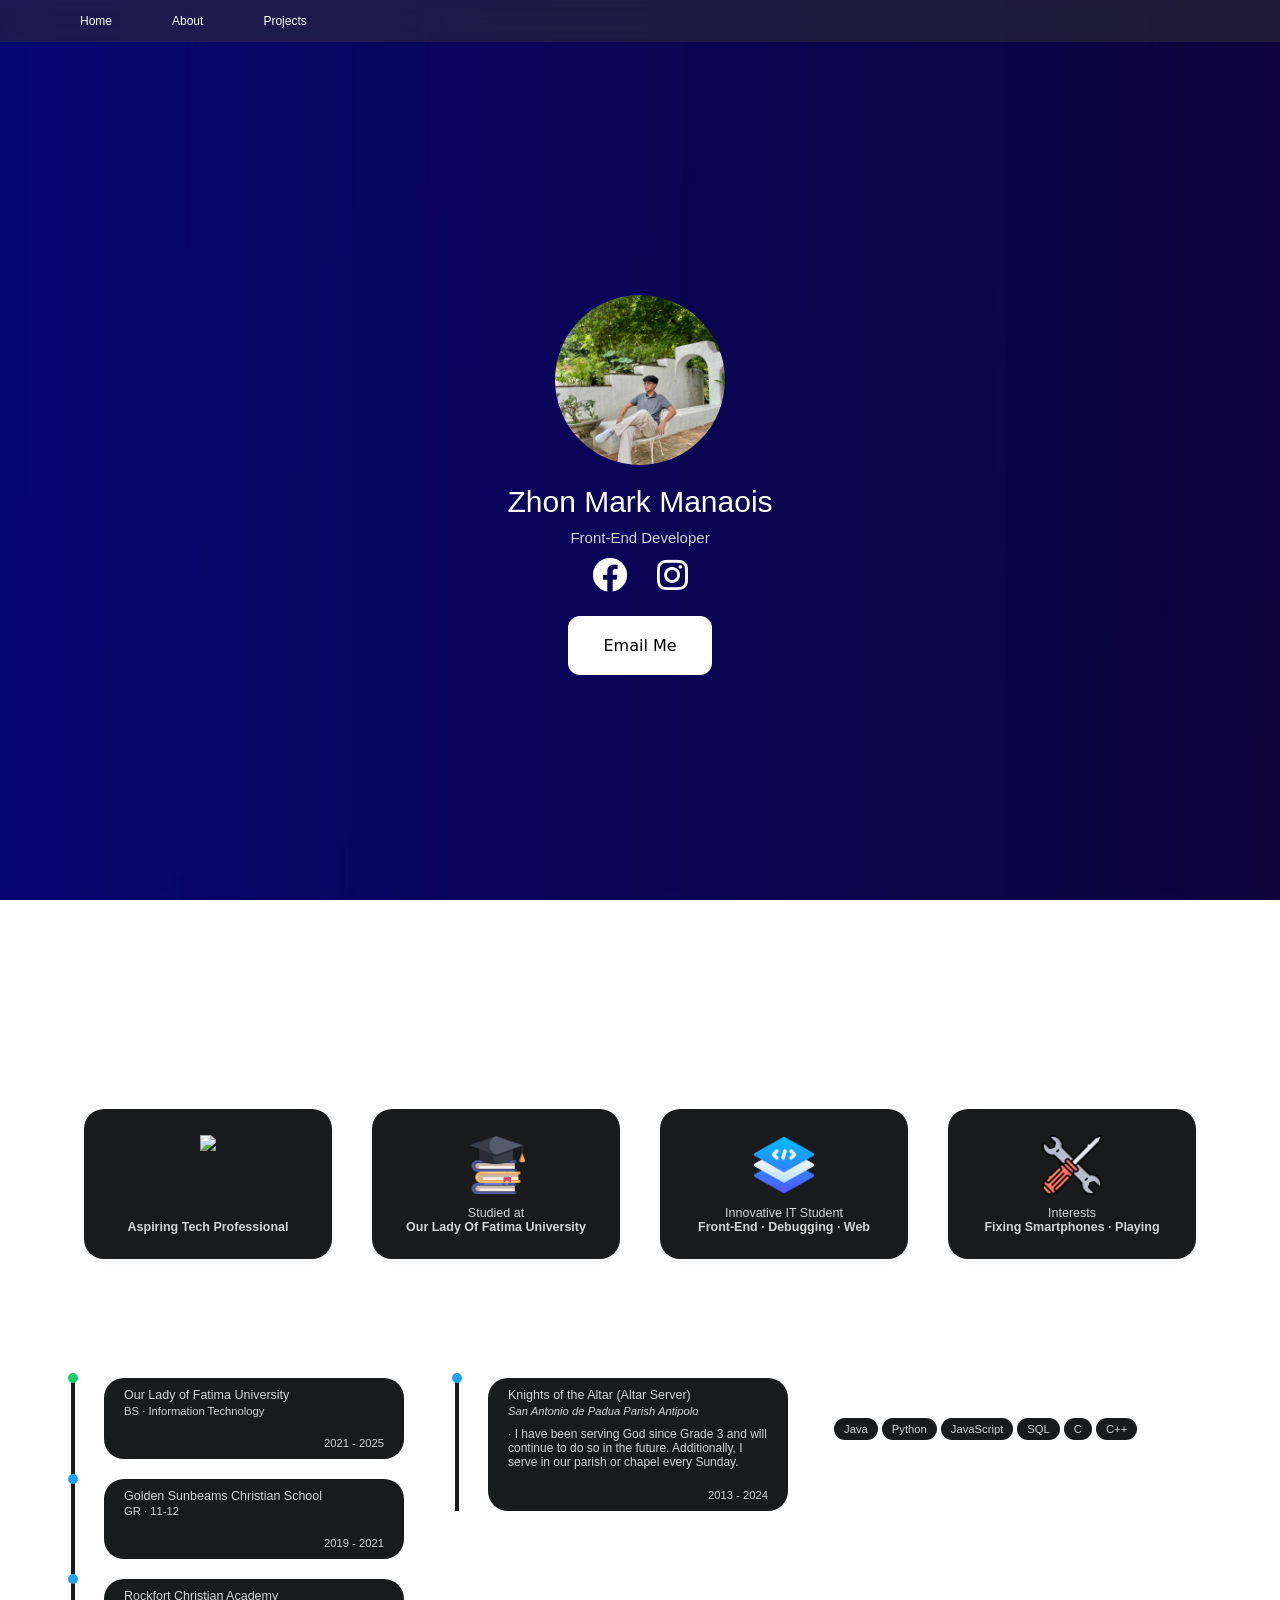
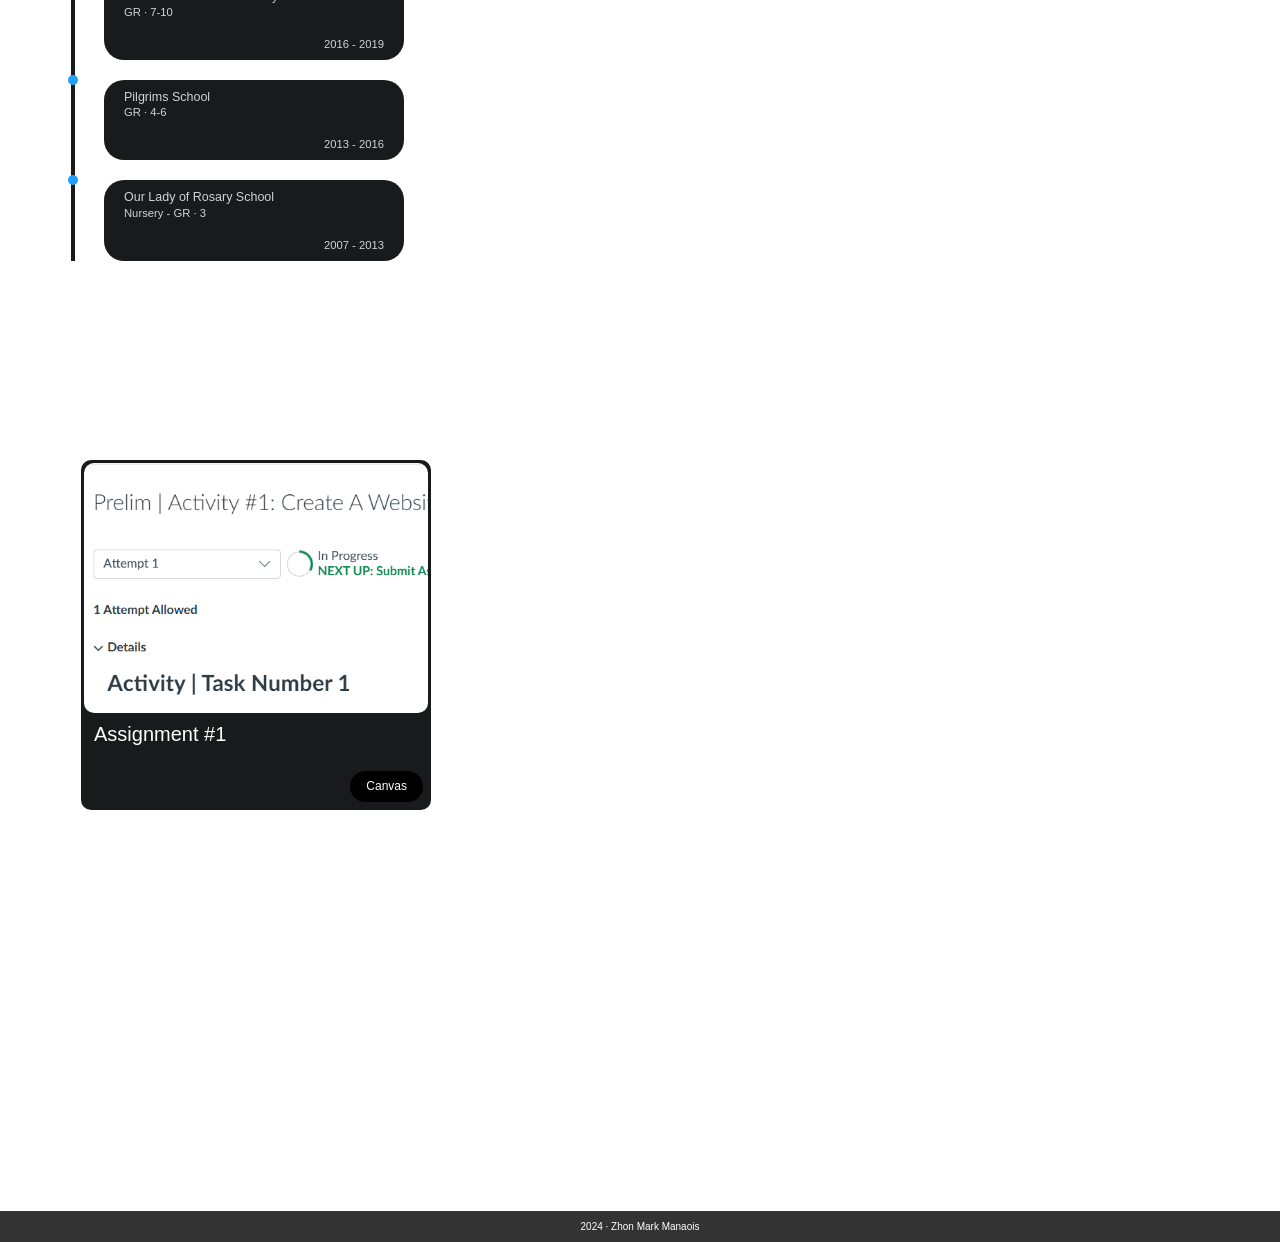
==== commit 4a5a6bfd: "Add files via upload" ====
--- a/index.html
+++ b/index.html
@@ -43,9 +43,9 @@
                         <a href="https://www.instagram.com/makie_mk" target="_blank" class="icon-link"><i class="fab fa-instagram"></i></a>
                     </div>
 
-<a href="https://example.com" target="_blank">
-    <button class="hire-me-btn">Hire Me</button>
-</a>
+                    <a href="mailto:zrmanaois9140ant@student.fatima.edu.ph" target="_blank" class="hire-me-btn">Email Me
+                        <span class="tooltip">zrmanaois9140ant@student.fatima.edu.ph</span>
+                    </a>
 
                     <a class="arrow fa fa-arrow-down fa-3x" href="#about"></a>
 
--- a/style.css
+++ b/style.css
@@ -122,12 +122,34 @@
     margin: 20px 20px;
     cursor: pointer;
     border-radius: 12px;
-}
-
-.hire-me-btn:hover {
-    background-color: blue;
-    color: White;
-}
+    position: relative; /* Add this line */
+}
+
+.tooltip {
+    position: absolute; /* Change from relative to absolute */
+    display: inline-block;
+    visibility: hidden;
+    width: auto;
+    background-color: black;
+    color: #fff;
+    text-align: center;
+    border-radius: 6px;
+    padding: 5px;
+    bottom: 125%; /* Position the tooltip above the button */
+    left: 50%;
+    margin-left: -60px;
+    opacity: 0;
+    transition: opacity 0.3s;
+    font-size: 25px;
+    z-index: 1; /* Ensure tooltip is above other elements */
+}
+
+.hire-me-btn:hover .tooltip {
+    visibility: visible;
+    opacity: 1; /* Change from 100 to 1 */
+    font-size: 25px;
+}
+
 .zhon {
     position: relative;
     display: flex;
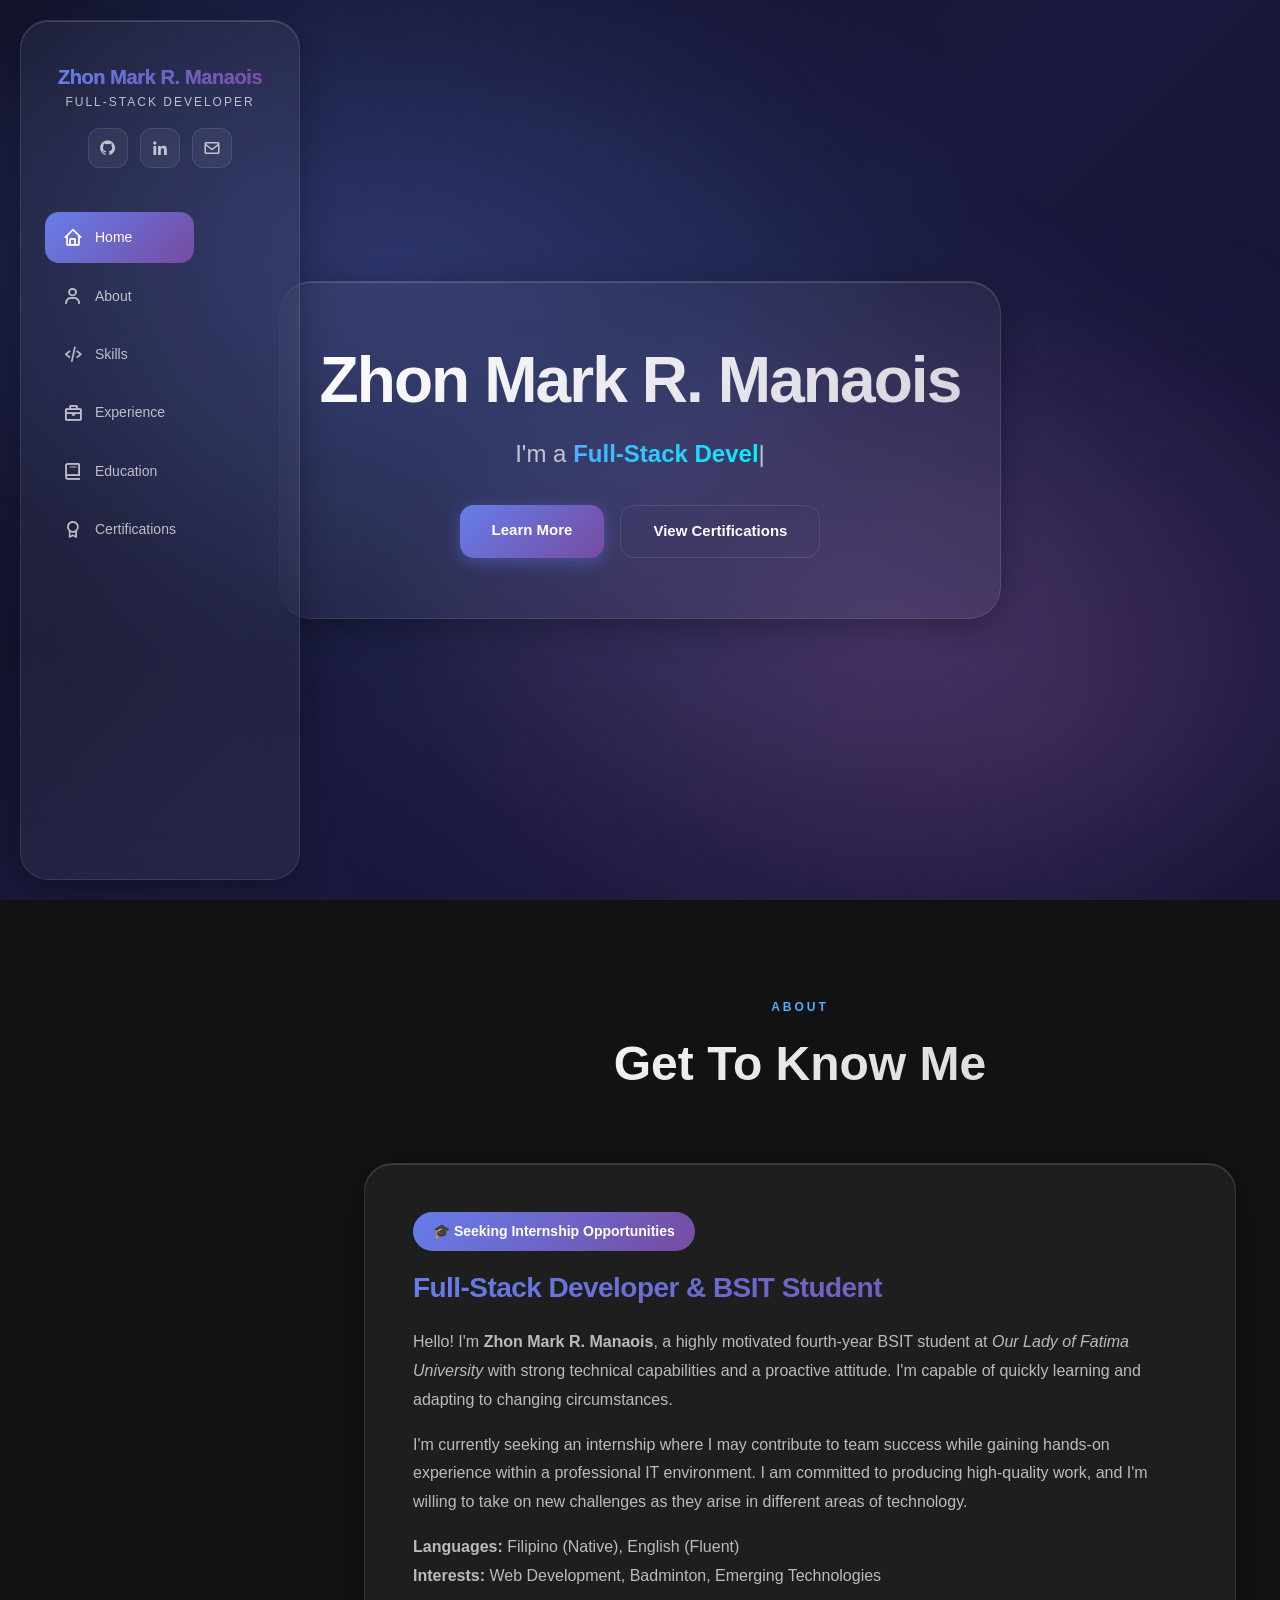
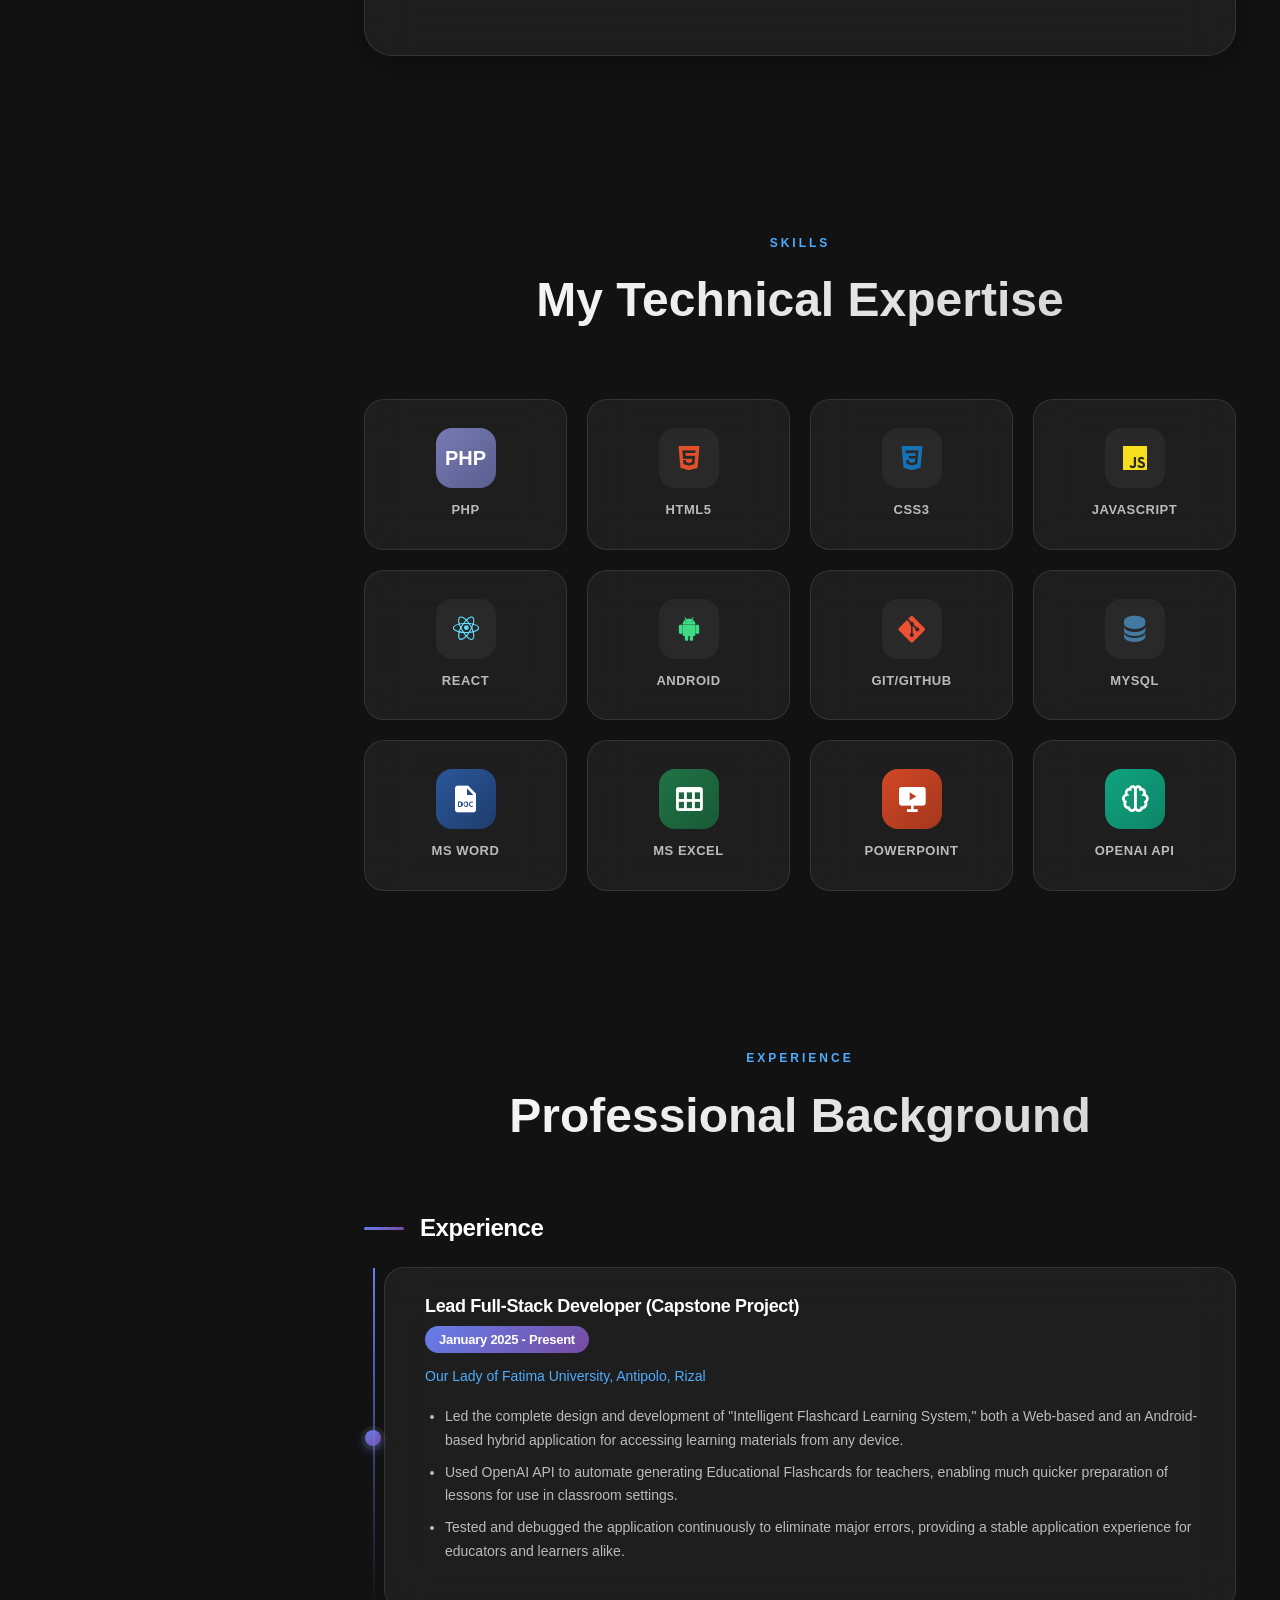
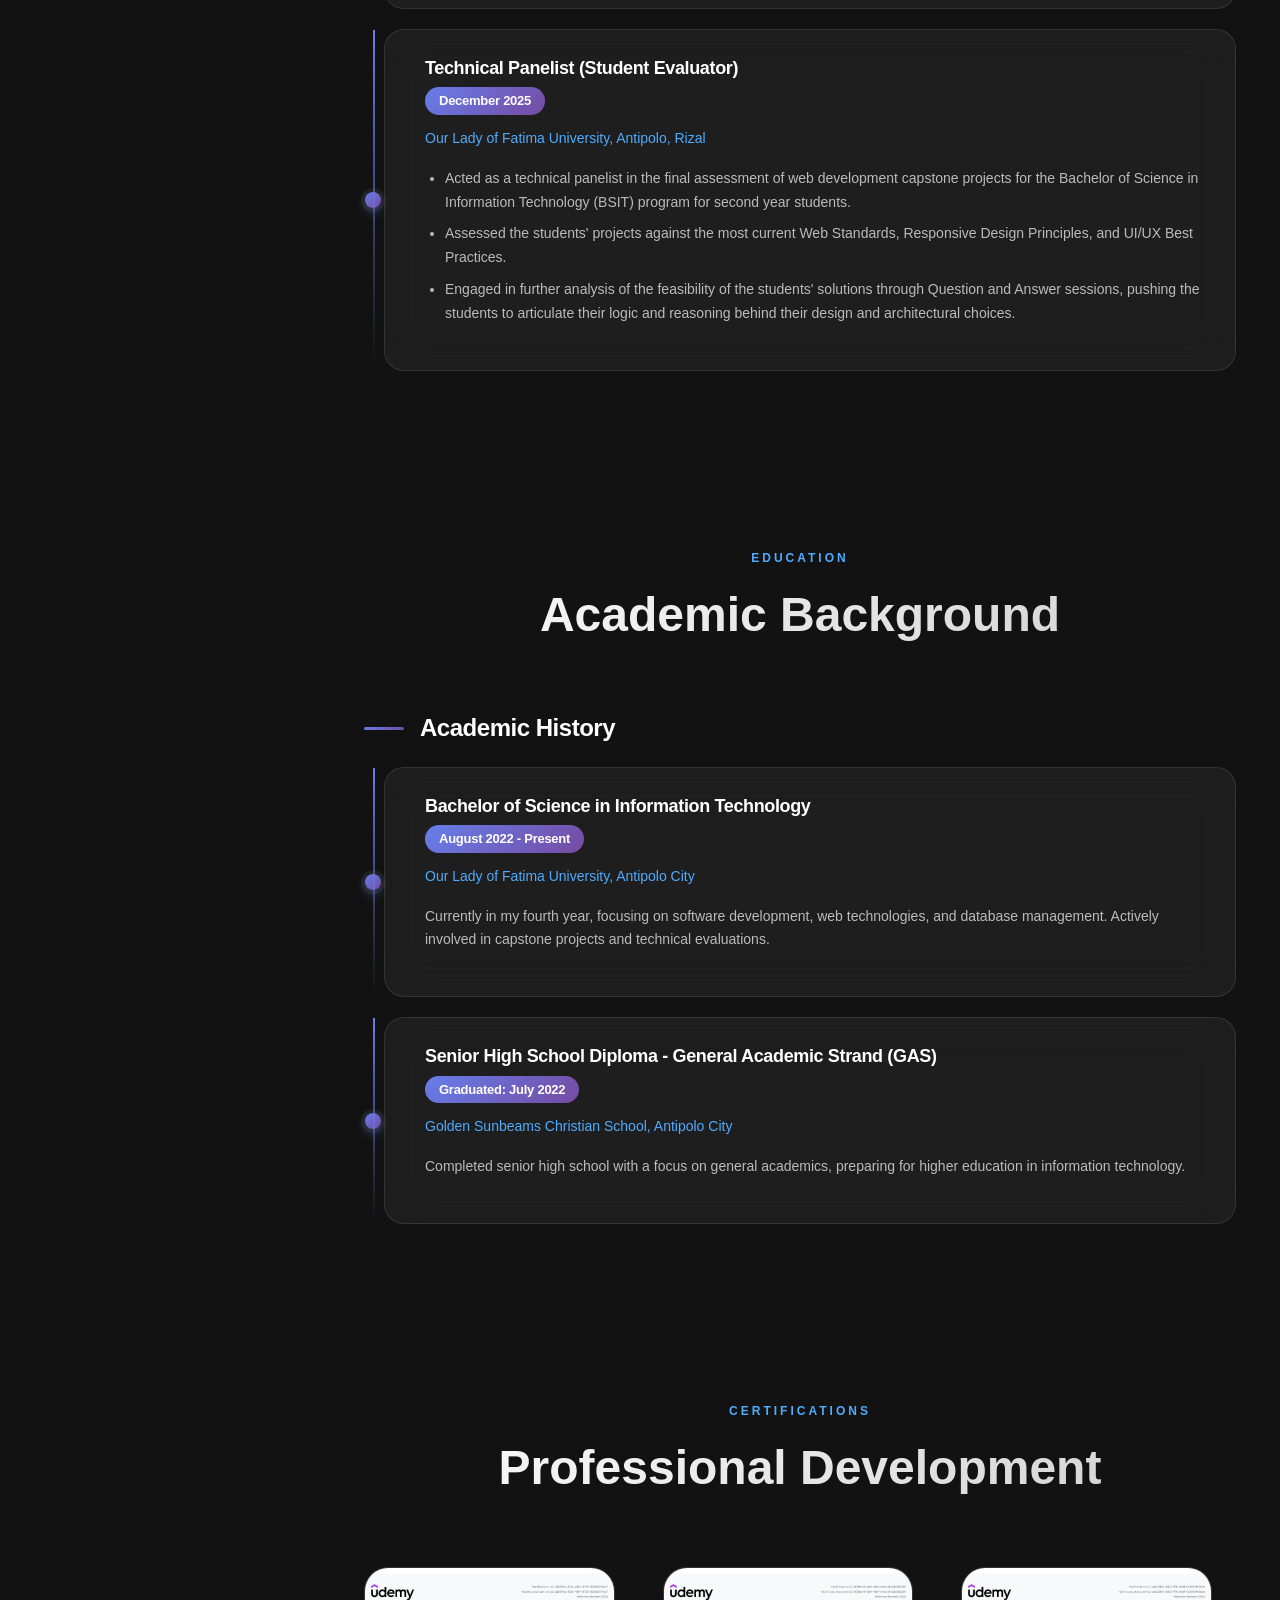
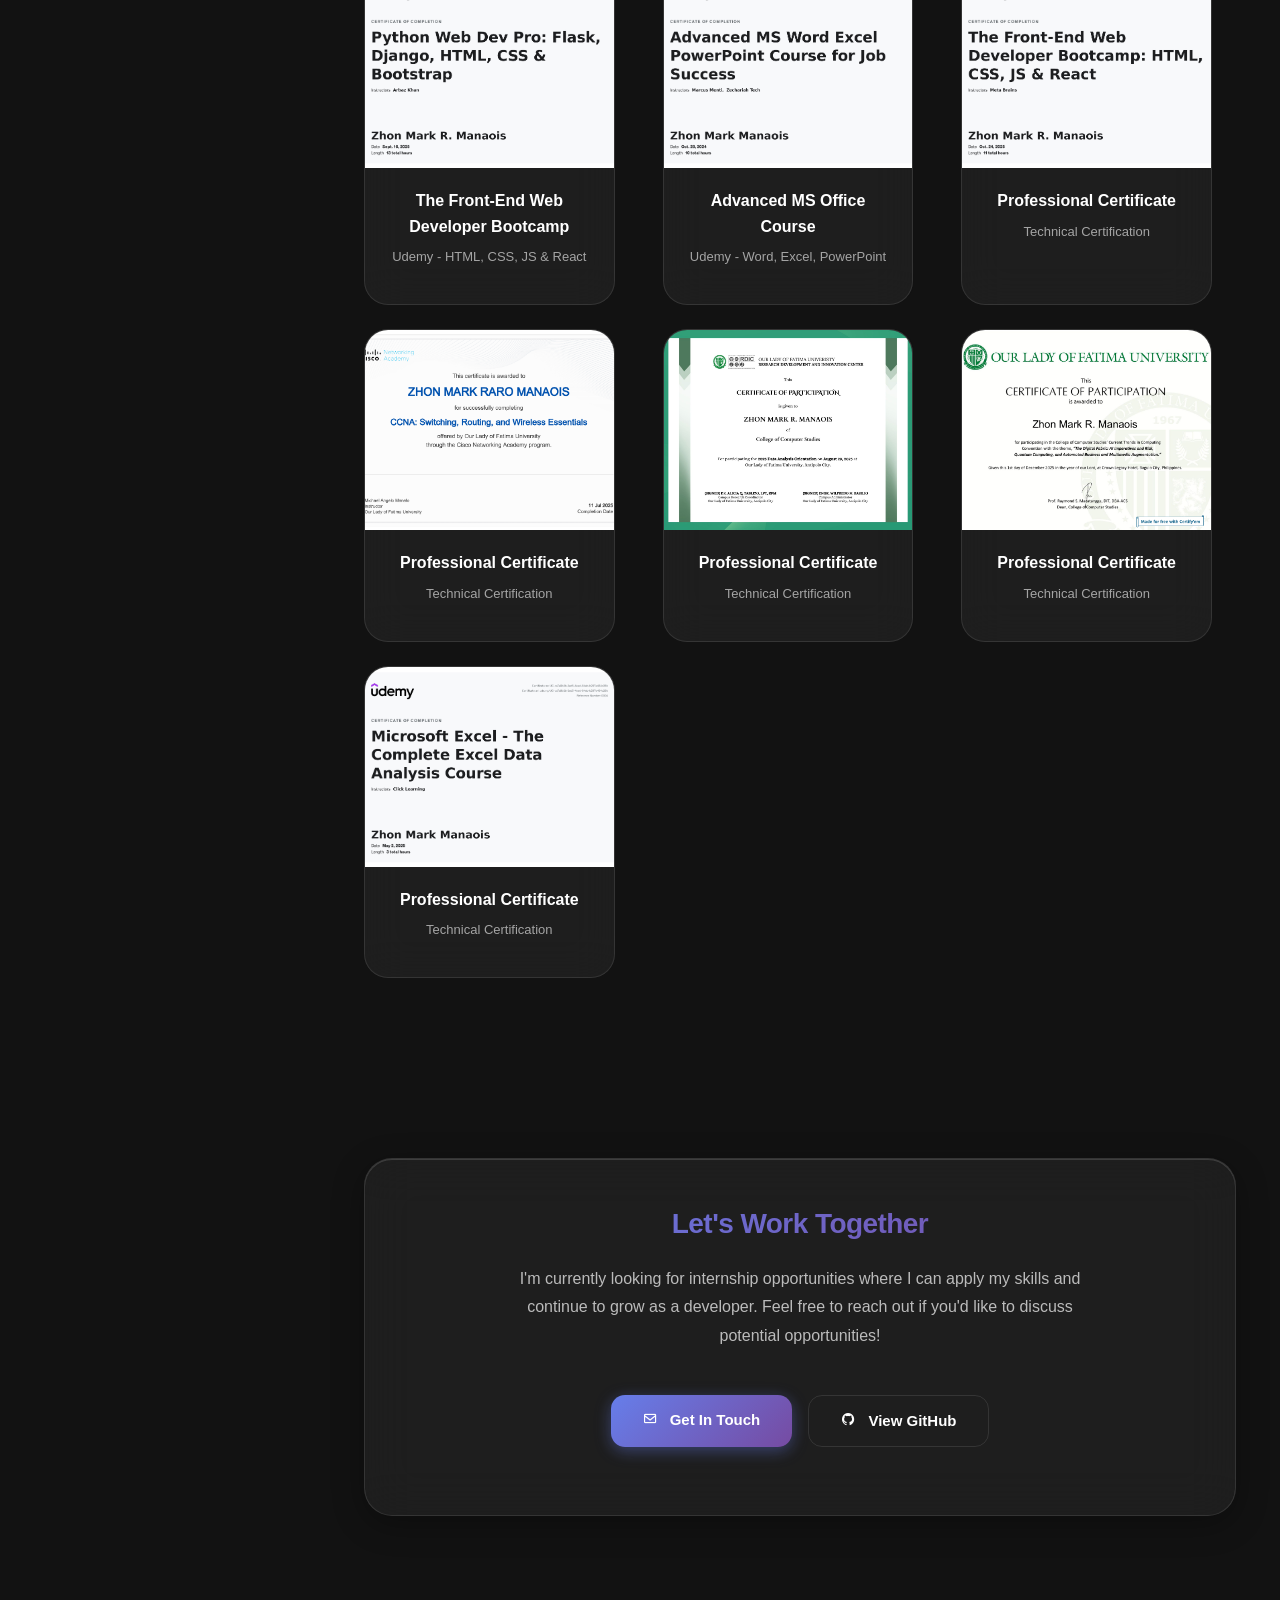
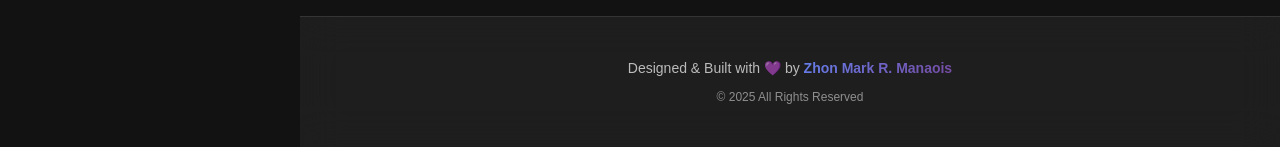
==== commit 2abb3a11: "Add Waypoints library (version 4.0.1) for scroll-based animations - Introduced the Waypoints library" ====
--- a/index.html
+++ b/index.html
@@ -1,213 +1,410 @@
 <!DOCTYPE html>
-<html>
-    <head>
-        <meta charset="UTF-8" />
-        <meta name="viewport" content="width=device-width,initial-scale=1.0" />
-        <meta name="theme-color" content="#000000" />
-        <meta name="author" content="Zhon Mark Manaois" />
-        <meta name="description" content="Zhon Mark&#39;s Personal Website" />
-        <meta name="keywords" content="Zhon Mark Manaois, Zhon Mark, Manaois, Zhon MarkManaois, Front-end Developer" />
-        <meta property="og:title" content="Zhon Mark Manaois" />
-        <meta property="og:description" content="Personal Website" />
-        <meta property="og:type" content="website" />
-        <title>Zhon Mark Manaois - Personal Website</title>
-        
-        <link rel="shortcut icon" href="images/code.png" />
-        <link rel="stylesheet" href="style.css" />
-    </head>
-
-    <body>
-        <div class="navbar">
-            <div class="navbar-container">
-                <div class="nav-item"><a class="nav-item-link" href="#zhon">Home</a></div>
-                <div class="nav-item"><a class="nav-item-link" href="#about">About</a></div>
-                <div class="nav-item"><a class="nav-item-link" href="#projects">Projects</a></div>
-            </div>
+<html lang="en">
+
+<head>
+    <meta charset="utf-8">
+    <meta name="viewport" content="width=device-width, initial-scale=1.0">
+    <title>Zhon Mark R. Manaois | Full-Stack Developer</title>
+    <meta name="description" content="Highly motivated fourth-year BSIT student with strong technical capabilities. Proficient in PHP, HTML/CSS, Android Development, and more. Seeking internship opportunities in software development.">
+    <meta name="keywords" content="Zhon Mark R. Manaois, Full-Stack Developer, BSIT, Web Developer, PHP Developer, Android Developer, Portfolio, Internship, Our Lady of Fatima University">
+    <meta name="author" content="Zhon Mark R. Manaois">
+    <meta name="robots" content="index, follow">
+    <meta name="language" content="EN">
+    
+    <!-- Open Graph / Social Media -->
+    <meta property="og:type" content="website">
+    <meta property="og:title" content="Zhon Mark R. Manaois | Full-Stack Developer">
+    <meta property="og:description" content="Highly motivated BSIT student seeking internship opportunities. Skilled in PHP, Web Development, and Android Development.">
+    
+    <!-- Favicons -->
+    <link rel="apple-touch-icon" sizes="180x180" href="favicon/apple-touch-icon.png">
+    <link rel="icon" type="image/png" sizes="32x32" href="favicon/favicon-32x32.png">
+    <link rel="icon" type="image/png" sizes="16x16" href="favicon/favicon-16x16.png">
+    <link rel="manifest" href="favicon/site.webmanifest">
+
+    <!-- Google Fonts -->
+    <link rel="preconnect" href="https://fonts.googleapis.com">
+    <link rel="preconnect" href="https://fonts.gstatic.com" crossorigin>
+    <link href="https://fonts.googleapis.com/css2?family=Inter:wght@300;400;500;600;700&display=swap" rel="stylesheet">
+
+    <!-- Vendor CSS Files -->
+    <link href="vendor/aos/aos.css" rel="stylesheet">
+    <link href="vendor/bootstrap/css/bootstrap.min.css" rel="stylesheet">
+    <link href="vendor/boxicons/css/boxicons.min.css" rel="stylesheet">
+    <link href="vendor/glightbox/css/glightbox.min.css" rel="stylesheet">
+    
+    <!-- Template Main CSS File -->
+    <link href="css/style.css" rel="stylesheet">
+</head>
+
+<body>
+    <!-- ======= Mobile nav toggle button ======= -->
+    <button class="mobile-nav-toggle d-xl-none" aria-label="Toggle navigation">
+        <i class='bx bx-menu'></i>
+    </button>
+    
+    <!-- ======= Header/Sidebar ======= -->
+    <header id="header">
+        <div class="d-flex flex-column">
+            <div class="profile">
+                <h1><a href="index.html">Zhon Mark R. Manaois</a></h1>
+                <p class="tagline">Full-Stack Developer</p>
+                <div class="social-links">
+                    <a href="https://github.com/zhonm" target="_blank" rel="noopener noreferrer" aria-label="GitHub">
+                        <i class='bx bxl-github'></i>
+                    </a>
+                    <a href="https://www.linkedin.com/in/zhon-mark-manaois-a02bb0338/" target="_blank" rel="noopener noreferrer" aria-label="LinkedIn">
+                        <i class='bx bxl-linkedin'></i>
+                    </a>
+                    <a href="mailto:zhonmarkmanaois@gmail.com" aria-label="Email">
+                        <i class='bx bx-envelope'></i>
+                    </a>
+                </div>
+            </div>
+
+            <nav id="navbar" class="nav-menu navbar">
+                <ul>
+                    <li><a href="#hero" class="nav-link scrollto active"><i class="bx bx-home"></i> <span>Home</span></a></li>
+                    <li><a href="#about" class="nav-link scrollto"><i class="bx bx-user"></i> <span>About</span></a></li>
+                    <li><a href="#skills" class="nav-link scrollto"><i class="bx bx-code-alt"></i> <span>Skills</span></a></li>
+                    <li><a href="#experience" class="nav-link scrollto"><i class="bx bx-briefcase"></i> <span>Experience</span></a></li>
+                    <li><a href="#education" class="nav-link scrollto"><i class="bx bx-book"></i> <span>Education</span></a></li>
+                    <li><a href="#certifications" class="nav-link scrollto"><i class="bx bx-award"></i> <span>Certifications</span></a></li>
+                </ul>
+            </nav>
         </div>
-
-        <div id="zhon" class="zhon">
-            <div class="zhon-container">
-                <div class="zhon-profile">
-
-                    <div class="zhon-profile-img-wrapper">
-                        <div class="zhon-profile-img"></div>
-                    </div>
-
-                    <div class="zhon-profile-content">
-                        <div class="zhon-headline">Zhon Mark Manaois</div>
-                        <div class="zhon-text">Front-End Developer</div>
-                    </div>
-
-                    <div class="zhon-icons">
-                        <a href="https://www.facebook.com/filersh?mibextid=LQQJ4d" target="_blank" class="icon-link"><i class="fab fa-facebook"></i></a>
-                        <a href="https://www.instagram.com/makie_mk" target="_blank" class="icon-link"><i class="fab fa-instagram"></i></a>
-                    </div>
-
-                    <a href="mailto:zrmanaois9140ant@student.fatima.edu.ph" target="_blank" class="hire-me-btn">Email Me
-                        <span class="tooltip">zrmanaois9140ant@student.fatima.edu.ph</span>
-                    </a>
-
-                    <a class="arrow fa fa-arrow-down fa-3x" href="#about"></a>
-
-                </div>
+    </header><!-- End Header -->
+
+    <!-- ======= Hero Section ======= -->
+    <section id="hero" class="d-flex flex-column justify-content-center align-items-center">
+        <div class="hero-container" data-aos="fade-up" data-aos-delay="100">
+            <h1>Zhon Mark R. Manaois</h1>
+            <p>I'm a <span class="typed" data-typed-items="Full-Stack Developer, BSIT 4th Year Student, Tech Enthusiast, Problem Solver"></span></p>
+            <div class="hero-cta">
+                <a href="#about" class="btn btn-primary scrollto">Learn More</a>
+                <a href="#certifications" class="btn btn-secondary scrollto">View Certifications</a>
             </div>
         </div>
-
-        <div id="about" class="about">
-            <div class="container about-container">
+    </section><!-- End Hero -->
+
+    <main id="main">
+        <!-- ======= About Section ======= -->
+        <section id="about" class="about">
+            <div class="container">
+                <div class="section-title" data-aos="fade-up">
+                    <h2>About</h2>
+                    <p>Get To Know Me</p>
+                </div>
+
+                <div class="content" data-aos="fade-up" data-aos-delay="100">
+                    <span class="highlight">🎓 Seeking Internship Opportunities</span>
+                    <h3>Full-Stack Developer & BSIT Student</h3>
+                    <p>
+                        Hello! I'm <strong>Zhon Mark R. Manaois</strong>, a highly motivated fourth-year BSIT student at 
+                        <em>Our Lady of Fatima University</em> with strong technical capabilities and a proactive attitude. 
+                        I'm capable of quickly learning and adapting to changing circumstances.
+                    </p>
+                    <p>
+                        I'm currently seeking an internship where I may contribute to team success while gaining hands-on 
+                        experience within a professional IT environment. I am committed to producing high-quality work, 
+                        and I'm willing to take on new challenges as they arise in different areas of technology.
+                    </p>
+                    <p>
+                        <strong>Languages:</strong> Filipino (Native), English (Fluent)<br>
+                        <strong>Interests:</strong> Web Development, Badminton, Emerging Technologies
+                    </p>
+                </div>
+            </div>
+        </section><!-- End About Section -->
+
+        <!-- ======= Skills Section ======= -->
+        <section id="skills" class="skills section-bg">
+            <div class="container">
+                <div class="section-title" data-aos="fade-up">
+                    <h2>Skills</h2>
+                    <p>My Technical Expertise</p>
+                </div>
+                
+                <div class="skills-grid" data-aos="fade-up" data-aos-delay="100">
+                    <div class="skill-card">
+                        <div class="skill-icon" style="background: linear-gradient(135deg, #777BB4 0%, #5a5d8e 100%);">
+                            <span style="font-weight: 700; font-size: 20px;">PHP</span>
+                        </div>
+                        <span class="skill-name">PHP</span>
+                    </div>
+                    <div class="skill-card">
+                        <div class="skill-icon">
+                            <i class='bx bxl-html5' style="color: #E34F26;"></i>
+                        </div>
+                        <span class="skill-name">HTML5</span>
+                    </div>
+                    <div class="skill-card">
+                        <div class="skill-icon">
+                            <i class='bx bxl-css3' style="color: #1572B6;"></i>
+                        </div>
+                        <span class="skill-name">CSS3</span>
+                    </div>
+                    <div class="skill-card">
+                        <div class="skill-icon">
+                            <i class='bx bxl-javascript' style="color: #F7DF1E;"></i>
+                        </div>
+                        <span class="skill-name">JavaScript</span>
+                    </div>
+                    <div class="skill-card">
+                        <div class="skill-icon">
+                            <i class='bx bxl-react' style="color: #61DAFB;"></i>
+                        </div>
+                        <span class="skill-name">React</span>
+                    </div>
+                    <div class="skill-card">
+                        <div class="skill-icon">
+                            <i class='bx bxl-android' style="color: #3DDC84;"></i>
+                        </div>
+                        <span class="skill-name">Android</span>
+                    </div>
+                    <div class="skill-card">
+                        <div class="skill-icon">
+                            <i class='bx bxl-git' style="color: #F05032;"></i>
+                        </div>
+                        <span class="skill-name">Git/GitHub</span>
+                    </div>
+                    <div class="skill-card">
+                        <div class="skill-icon">
+                            <i class='bx bxs-data' style="color: #4479A1;"></i>
+                        </div>
+                        <span class="skill-name">MySQL</span>
+                    </div>
+                    <div class="skill-card">
+                        <div class="skill-icon" style="background: linear-gradient(135deg, #2B579A 0%, #1e3d6e 100%);">
+                            <i class='bx bxs-file-doc' style="color: #fff;"></i>
+                        </div>
+                        <span class="skill-name">MS Word</span>
+                    </div>
+                    <div class="skill-card">
+                        <div class="skill-icon" style="background: linear-gradient(135deg, #217346 0%, #185a36 100%);">
+                            <i class='bx bx-table' style="color: #fff;"></i>
+                        </div>
+                        <span class="skill-name">MS Excel</span>
+                    </div>
+                    <div class="skill-card">
+                        <div class="skill-icon" style="background: linear-gradient(135deg, #D24726 0%, #a3371d 100%);">
+                            <i class='bx bxs-slideshow' style="color: #fff;"></i>
+                        </div>
+                        <span class="skill-name">PowerPoint</span>
+                    </div>
+                    <div class="skill-card">
+                        <div class="skill-icon" style="background: linear-gradient(135deg, #10a37f 0%, #0d8567 100%);">
+                            <i class='bx bx-brain' style="color: #fff;"></i>
+                        </div>
+                        <span class="skill-name">OpenAI API</span>
+                    </div>
+                </div>
+            </div>
+        </section><!-- End Skills Section -->
+
+        <!-- ======= Experience Section ======= -->
+        <section id="experience" class="resume">
+            <div class="container">
+                <div class="section-title" data-aos="fade-up">
+                    <h2>Experience</h2>
+                    <p>Professional Background</p>
+                </div>
+                
+                <h3 class="resume-title" data-aos="fade-up">Experience</h3>
+                
+                <div class="resume-item" data-aos="fade-up" data-aos-delay="100">
+                    <h4>Lead Full-Stack Developer (Capstone Project)</h4>
+                    <h5>January 2025 - Present</h5>
+                    <p><em>Our Lady of Fatima University, Antipolo, Rizal</em></p>
+                    <ul>
+                        <li>Led the complete design and development of "Intelligent Flashcard Learning System," both a Web-based and an Android-based hybrid application for accessing learning materials from any device.</li>
+                        <li>Used OpenAI API to automate generating Educational Flashcards for teachers, enabling much quicker preparation of lessons for use in classroom settings.</li>
+                        <li>Tested and debugged the application continuously to eliminate major errors, providing a stable application experience for educators and learners alike.</li>
+                    </ul>
+                </div>
+                
+                <div class="resume-item" data-aos="fade-up" data-aos-delay="200">
+                    <h4>Technical Panelist (Student Evaluator)</h4>
+                    <h5>December 2025</h5>
+                    <p><em>Our Lady of Fatima University, Antipolo, Rizal</em></p>
+                    <ul>
+                        <li>Acted as a technical panelist in the final assessment of web development capstone projects for the Bachelor of Science in Information Technology (BSIT) program for second year students.</li>
+                        <li>Assessed the students' projects against the most current Web Standards, Responsive Design Principles, and UI/UX Best Practices.</li>
+                        <li>Engaged in further analysis of the feasibility of the students' solutions through Question and Answer sessions, pushing the students to articulate their logic and reasoning behind their design and architectural choices.</li>
+                    </ul>
+                </div>
+            </div>
+        </section><!-- End Experience Section -->
+
+        <!-- ======= Education Section ======= -->
+        <section id="education" class="resume section-bg">
+            <div class="container">
+                <div class="section-title" data-aos="fade-up">
+                    <h2>Education</h2>
+                    <p>Academic Background</p>
+                </div>
+                
+                <h3 class="resume-title" data-aos="fade-up">Academic History</h3>
+                
+                <div class="resume-item" data-aos="fade-up" data-aos-delay="100">
+                    <h4>Bachelor of Science in Information Technology</h4>
+                    <h5>August 2022 - Present</h5>
+                    <p><em>Our Lady of Fatima University, Antipolo City</em></p>
+                    <p>Currently in my fourth year, focusing on software development, web technologies, and database management. Actively involved in capstone projects and technical evaluations.</p>
+                </div>
+                
+                <div class="resume-item" data-aos="fade-up" data-aos-delay="200">
+                    <h4>Senior High School Diploma - General Academic Strand (GAS)</h4>
+                    <h5>Graduated: July 2022</h5>
+                    <p><em>Golden Sunbeams Christian School, Antipolo City</em></p>
+                    <p>Completed senior high school with a focus on general academics, preparing for higher education in information technology.</p>
+                </div>
+            </div>
+        </section><!-- End Education Section -->
+
+        <!-- ======= Certifications Section ======= -->
+        <section id="certifications" class="portfolio">
+            <div class="container">
+                <div class="section-title" data-aos="fade-up">
+                    <h2>Certifications</h2>
+                    <p>Professional Development</p>
+                </div>
+                
                 <div class="row">
-                    <div class="col">
-                        <div class="title">About</div>
-                        <div class="about-card-group">
-                            <div class="about-card-wrapper">
-                                <div class="about-card">
-                                    <div class="about-card-icon-wrapper">
-                                        <div class="about-card-icon"><img style="vertical-align: middle;" src="images/tech.png" /></div>
-                                    </div>
-                                    <div class="about-card-title"><br />
-                                        <b>Aspiring Tech Professional</b>
-                                    </div>
-                                </div>
-                            </div>
-
-                            <div class="about-card-wrapper">
-                                <div class="about-card">
-                                    <div class="about-card-icon-wrapper">
-                                        <div class="about-card-icon"><img src="images/graduation.png" /></div>
-                                    </div>
-                                    <div class="about-card-title">
-                                        Studied at
-                                        <br />
-                                        <b>Our Lady Of Fatima University</b>
-                                    </div>
-                                </div>
-                            </div>
-
-                            <div class="about-card-wrapper">
-                                <div class="about-card">
-                                    <div class="about-card-icon-wrapper">
-                                        <div class="about-card-icon"><img src="images/layers.png" /></div>
-                                    </div>
-                                    <div class="about-card-title">Innovative IT Student<br /> 
-                                        <b>Front-End &middot; Debugging  &middot; Web</b>
-                                    </div>
-                                </div>
-                            </div>
-
-                            <div class="about-card-wrapper">
-                                <div class="about-card">
-                                    <div class="about-card-icon-wrapper">
-                                        <div class="about-card-icon"><img src="images/service.png" /></div>
-                                    </div>
-                                    <div class="about-card-title">
-                                        Interests
-                                        <br />
-                                        <b>Fixing Smartphones &middot; Playing</b>
-                                    </div>
-                                </div>
-                            </div>
-                        </div>
-                    </div>
-                </div>
-
-                <div class="row">
-                    <div class="col about-educationcol">
-                        <div class="title">Education</div>
-                        <div class="about-timeline">
-
-                            <div class="timeline-card timeline-card-green">
-                                <div class="timeline-card-title">Our Lady of Fatima University</div>
-                                <div class="timeline-card-subtitle">BS &middot; Information Technology</div>
-                                <div class="timeline-card-time">2021 - 2025</div>
-                            </div>
-
-                            <div class="timeline-card timeline-card-blue">
-                                <div class="timeline-card-title">Golden Sunbeams Christian School</div>
-                                <div class="timeline-card-subtitle">GR &middot; 11-12</div>
-                                <div class="timeline-card-time">2019 - 2021</div>
-                            </div>
-
-                            <div class="timeline-card timeline-card-blue">
-                                <div class="timeline-card-title">Rockfort Christian Academy</div>
-                                <div class="timeline-card-subtitle">GR &middot; 7-10</div>
-                                <div class="timeline-card-time">2016 - 2019</div>
-                            </div>
-
-                            <div class="timeline-card timeline-card-blue">
-                                <div class="timeline-card-title">Pilgrims School</div>
-                                <div class="timeline-card-subtitle">GR &middot; 4-6</div>
-                                <div class="timeline-card-time">2013 - 2016</div>
-                            </div>
-
-                            <div class="timeline-card timeline-card-blue">
-                                <div class="timeline-card-title">Our Lady of Rosary School</div>
-                                <div class="timeline-card-subtitle">Nursery - GR &middot; 3</div>
-                                <div class="timeline-card-time">2007 - 2013</div>
-                            </div>
-
-                        </div>
-                    </div>
-
-                    <div class="col about-experiencecol">
-                        <div class="title">Experience</div>
-                        <div class="about-timeline">
-
-                            <div class="timeline-card timeline-card-blue">
-                                <div class="timeline-card-title">Knights of the Altar (Altar Server)</div>
-                                <div class="timeline-card-subtitle">San Antonio de Padua Parish Antipolo</div>
-                                <div class="timeline-card-content">&middot; I have been serving God since Grade 3 and will continue to do so in the future. Additionally, I serve in our parish or chapel every Sunday.</div>
-                                <div class="timeline-card-time">2013 - 2024</div>
-                            </div>
-
-                        </div>
-                    </div>
-
-                    <div class="col about-skillcol">
-                        <div class="title">Skills</div>
-                        <div class="about-timeline">
-
-                            <div class="skills-title">Programming Languages</div>
-                            <div class="skills-content">
-                                <div class="skills-tile">Java</div>
-                                <div class="skills-tile">Python</div>
-                                <div class="skills-tile">JavaScript</div>
-                                <div class="skills-tile">SQL</div>
-                                <div class="skills-tile">C</div>
-                                <div class="skills-tile">C++</div>
-                            </div>
-                        </div>
-                    </div>
-                </div>
+                    <div class="column" data-aos="fade-up" data-aos-delay="100">
+                        <div class="content">
+                            <a href="img/certificates/c1.jpg" class="portfolio-lightbox" data-gallery="certifications">
+                                <img src="img/certificates/c1.jpg" alt="The Front-End Web Developer Bootcamp" loading="lazy">
+                            </a>
+                            <div style="padding: 20px; text-align: center;">
+                                <strong>The Front-End Web Developer Bootcamp</strong>
+                                <p style="font-size: 13px; color: rgba(255,255,255,0.6); margin-top: 8px;">Udemy - HTML, CSS, JS & React</p>
+                            </div>
+                        </div>
+                    </div>
+                    
+                    <div class="column" data-aos="fade-up" data-aos-delay="150">
+                        <div class="content">
+                            <a href="img/certificates/c2.jpg" class="portfolio-lightbox" data-gallery="certifications">
+                                <img src="img/certificates/c2.jpg" alt="Advanced MS Office Course" loading="lazy">
+                            </a>
+                            <div style="padding: 20px; text-align: center;">
+                                <strong>Advanced MS Office Course</strong>
+                                <p style="font-size: 13px; color: rgba(255,255,255,0.6); margin-top: 8px;">Udemy - Word, Excel, PowerPoint</p>
+                            </div>
+                        </div>
+                    </div>
+                    
+                    <div class="column" data-aos="fade-up" data-aos-delay="200">
+                        <div class="content">
+                            <a href="img/certificates/c3.jpg" class="portfolio-lightbox" data-gallery="certifications">
+                                <img src="img/certificates/c3.jpg" alt="Certificate 3" loading="lazy">
+                            </a>
+                            <div style="padding: 20px; text-align: center;">
+                                <strong>Professional Certificate</strong>
+                                <p style="font-size: 13px; color: rgba(255,255,255,0.6); margin-top: 8px;">Technical Certification</p>
+                            </div>
+                        </div>
+                    </div>
+                    
+                    <div class="column" data-aos="fade-up" data-aos-delay="250">
+                        <div class="content">
+                            <a href="img/certificates/c4.png" class="portfolio-lightbox" data-gallery="certifications">
+                                <img src="img/certificates/c4.png" alt="Certificate 4" loading="lazy">
+                            </a>
+                            <div style="padding: 20px; text-align: center;">
+                                <strong>Professional Certificate</strong>
+                                <p style="font-size: 13px; color: rgba(255,255,255,0.6); margin-top: 8px;">Technical Certification</p>
+                            </div>
+                        </div>
+                    </div>
+                    
+                    <div class="column" data-aos="fade-up" data-aos-delay="300">
+                        <div class="content">
+                            <a href="img/certificates/c5.jpg" class="portfolio-lightbox" data-gallery="certifications">
+                                <img src="img/certificates/c5.jpg" alt="Certificate 5" loading="lazy">
+                            </a>
+                            <div style="padding: 20px; text-align: center;">
+                                <strong>Professional Certificate</strong>
+                                <p style="font-size: 13px; color: rgba(255,255,255,0.6); margin-top: 8px;">Technical Certification</p>
+                            </div>
+                        </div>
+                    </div>
+                    
+                    <div class="column" data-aos="fade-up" data-aos-delay="350">
+                        <div class="content">
+                            <a href="img/certificates/c6.png" class="portfolio-lightbox" data-gallery="certifications">
+                                <img src="img/certificates/c6.png" alt="Certificate 6" loading="lazy">
+                            </a>
+                            <div style="padding: 20px; text-align: center;">
+                                <strong>Professional Certificate</strong>
+                                <p style="font-size: 13px; color: rgba(255,255,255,0.6); margin-top: 8px;">Technical Certification</p>
+                            </div>
+                        </div>
+                    </div>
+                    
+                    <div class="column" data-aos="fade-up" data-aos-delay="400">
+                        <div class="content">
+                            <a href="img/certificates/c7.jpg" class="portfolio-lightbox" data-gallery="certifications">
+                                <img src="img/certificates/c7.jpg" alt="Certificate 7" loading="lazy">
+                            </a>
+                            <div style="padding: 20px; text-align: center;">
+                                <strong>Professional Certificate</strong>
+                                <p style="font-size: 13px; color: rgba(255,255,255,0.6); margin-top: 8px;">Technical Certification</p>
+                            </div>
+                        </div>
+                    </div>
+                </div>
+            </div>
+        </section><!-- End Certifications Section -->
+
+        <!-- ======= Contact CTA Section ======= -->
+        <section id="contact-cta" class="about">
+            <div class="container">
+                <div class="content" data-aos="fade-up" style="text-align: center;">
+                    <h3>Let's Work Together</h3>
+                    <p style="max-width: 600px; margin: 0 auto 24px;">
+                        I'm currently looking for internship opportunities where I can apply my skills and continue to grow as a developer. 
+                        Feel free to reach out if you'd like to discuss potential opportunities!
+                    </p>
+                    <div class="hero-cta">
+                        <a href="mailto:zhonmarkmanaois@gmail.com" class="btn btn-primary">
+                            <i class='bx bx-envelope' style="margin-right: 8px;"></i> Get In Touch
+                        </a>
+                        <a href="https://github.com/zhonm" target="_blank" rel="noopener noreferrer" class="btn btn-secondary">
+                            <i class='bx bxl-github' style="margin-right: 8px;"></i> View GitHub
+                        </a>
+                    </div>
+                </div>
+            </div>
+        </section><!-- End Contact CTA Section -->
+
+    </main><!-- End #main -->
+
+    <!-- ======= Footer ======= -->
+    <footer id="footer">
+        <div class="container">
+            <div class="copyright">
+                Designed & Built with 💜 by <strong><span>Zhon Mark R. Manaois</span></strong>
+            </div>
+            <div class="credits" style="margin-top: 8px; font-size: 12px; color: rgba(255,255,255,0.5);">
+                © 2025 All Rights Reserved
             </div>
         </div>
-
-        <div class="content">
-            <div id="projects" class="project">
-                <div class="container project-container">
-                    <div class="row">
-                        <div class="title">Projects</div>
-                    </div>
-                    <div class="row project-row">
-                        <div class="col project-col">
-                            <div class="project-card">
-                                <div class="project-card-cover project-card-assignment1"></div>
-                                <div class="project-card-content">
-                                    <div class="project-card-title">Assignment #1</div>
-                                    <a target="_blank" href="https://olfu.instructure.com/courses/237197/assignments/8308380">    
-                                        <div class="project-card-btn project-card-blackbutton">Canvas</div>
-                                    </a>
-                                </div>
-                            </div>
-                        </div>
-                    </div>
-                </div>
-            </div>
-        </div>
-    </div>
-</div>
-</div>
-        <div class="footer">
-            2024 &middot; Zhon Mark Manaois
-        </div>
-    </body>
-</html>+    </footer><!-- End Footer -->
+
+    <a href="#" class="back-to-top d-flex align-items-center justify-content-center" aria-label="Back to top">
+        <i class='bx bxs-up-arrow-alt'></i>
+    </a>
+
+    <!-- Vendor JS Files -->
+    <script src="vendor/aos/aos.js"></script>
+    <script src="vendor/bootstrap/js/bootstrap.bundle.min.js"></script>
+    <script src="vendor/glightbox/js/glightbox.min.js"></script>
+    <script src="vendor/typed.js/typed.min.js"></script>
+
+    <!-- Template Main JS File -->
+    <script src="js/main.js"></script>
+
+</body>
+</html>
--- a/css/style.css
+++ b/css/style.css
@@ -0,0 +1,1317 @@
+/**
+* Portfolio - Modern Liquid Glass Design
+* Inspired by Apple's glassmorphism aesthetic
+* Author: Zhon Mark Manaois
+*/
+
+/*--------------------------------------------------------------
+# CSS Variables & Root
+--------------------------------------------------------------*/
+:root {
+    /* Color Palette - Deep Purple/Blue Gradient Theme */
+    --primary-gradient: linear-gradient(135deg, #667eea 0%, #764ba2 100%);
+    --secondary-gradient: linear-gradient(135deg, #f093fb 0%, #f5576c 100%);
+    --accent-gradient: linear-gradient(135deg, #4facfe 0%, #00f2fe 100%);
+    --dark-gradient: linear-gradient(135deg, #0c0c1e 0%, #1a1a3e 50%, #0f0f2d 100%);
+    
+    /* Glass Effect Colors */
+    --glass-bg: rgba(255, 255, 255, 0.05);
+    --glass-border: rgba(255, 255, 255, 0.1);
+    --glass-shadow: rgba(0, 0, 0, 0.3);
+    --glass-highlight: rgba(255, 255, 255, 0.15);
+    
+    /* Text Colors */
+    --text-primary: #ffffff;
+    --text-secondary: rgba(255, 255, 255, 0.7);
+    --text-muted: rgba(255, 255, 255, 0.5);
+    
+    /* Accent Colors */
+    --accent-blue: #4facfe;
+    --accent-purple: #667eea;
+    --accent-pink: #f093fb;
+    
+    /* Transitions */
+    --transition-fast: 0.2s cubic-bezier(0.4, 0, 0.2, 1);
+    --transition-smooth: 0.4s cubic-bezier(0.4, 0, 0.2, 1);
+    --transition-slow: 0.6s cubic-bezier(0.4, 0, 0.2, 1);
+    
+    color-scheme: dark;
+}
+
+/*--------------------------------------------------------------
+# Reset & Base
+--------------------------------------------------------------*/
+*, *::before, *::after {
+    box-sizing: border-box;
+    margin: 0;
+    padding: 0;
+}
+
+html {
+    scroll-behavior: smooth;
+}
+
+body {
+    font-family: -apple-system, BlinkMacSystemFont, 'SF Pro Display', 'Segoe UI', Roboto, Oxygen, Ubuntu, sans-serif;
+    background: var(--dark-gradient);
+    background-attachment: fixed;
+    color: var(--text-primary);
+    overflow-x: hidden;
+    line-height: 1.6;
+    min-height: 100vh;
+}
+
+/* Animated Background */
+body::before {
+    content: '';
+    position: fixed;
+    top: 0;
+    left: 0;
+    width: 100%;
+    height: 100%;
+    background: 
+        radial-gradient(ellipse at 20% 20%, rgba(102, 126, 234, 0.15) 0%, transparent 50%),
+        radial-gradient(ellipse at 80% 80%, rgba(240, 147, 251, 0.1) 0%, transparent 50%),
+        radial-gradient(ellipse at 50% 50%, rgba(79, 172, 254, 0.08) 0%, transparent 60%);
+    pointer-events: none;
+    z-index: -1;
+    animation: bgFloat 20s ease-in-out infinite;
+}
+
+@keyframes bgFloat {
+    0%, 100% { transform: scale(1) rotate(0deg); }
+    50% { transform: scale(1.1) rotate(5deg); }
+}
+
+a {
+    color: var(--accent-blue);
+    text-decoration: none;
+    transition: var(--transition-fast);
+}
+
+a:hover {
+    color: var(--accent-pink);
+}
+
+h1, h2, h3, h4, h5, h6 {
+    font-weight: 600;
+    letter-spacing: -0.02em;
+}
+
+/*--------------------------------------------------------------
+# Glass Card Mixin
+--------------------------------------------------------------*/
+.glass-card {
+    background: var(--glass-bg);
+    backdrop-filter: blur(20px);
+    -webkit-backdrop-filter: blur(20px);
+    border: 1px solid var(--glass-border);
+    border-radius: 24px;
+    box-shadow: 
+        0 8px 32px var(--glass-shadow),
+        inset 0 1px 0 var(--glass-highlight);
+    transition: var(--transition-smooth);
+}
+
+.glass-card:hover {
+    background: rgba(255, 255, 255, 0.08);
+    border-color: rgba(255, 255, 255, 0.2);
+    transform: translateY(-4px);
+    box-shadow: 
+        0 16px 48px rgba(0, 0, 0, 0.4),
+        inset 0 1px 0 var(--glass-highlight);
+}
+
+/*--------------------------------------------------------------
+# Back to Top Button
+--------------------------------------------------------------*/
+.back-to-top {
+    position: fixed;
+    visibility: hidden;
+    opacity: 0;
+    right: 24px;
+    bottom: 24px;
+    z-index: 996;
+    width: 48px;
+    height: 48px;
+    border-radius: 16px;
+    background: var(--primary-gradient);
+    box-shadow: 0 4px 16px rgba(102, 126, 234, 0.4);
+    transition: var(--transition-smooth);
+    display: flex;
+    align-items: center;
+    justify-content: center;
+}
+
+.back-to-top i {
+    font-size: 24px;
+    color: #fff;
+    line-height: 0;
+}
+
+.back-to-top:hover {
+    transform: translateY(-4px) scale(1.05);
+    box-shadow: 0 8px 24px rgba(102, 126, 234, 0.5);
+}
+
+.back-to-top.active {
+    visibility: visible;
+    opacity: 1;
+}
+
+/*--------------------------------------------------------------
+# Header/Sidebar
+--------------------------------------------------------------*/
+#header {
+    position: fixed;
+    top: 20px;
+    left: 20px;
+    bottom: 20px;
+    width: 280px;
+    z-index: 9997;
+    padding: 24px;
+    background: var(--glass-bg);
+    backdrop-filter: blur(24px);
+    -webkit-backdrop-filter: blur(24px);
+    border: 1px solid var(--glass-border);
+    border-radius: 28px;
+    box-shadow: 
+        0 8px 32px var(--glass-shadow),
+        inset 0 1px 0 var(--glass-highlight);
+    overflow-y: auto;
+    overflow-x: hidden;
+    transition: var(--transition-smooth);
+}
+
+#header::-webkit-scrollbar {
+    width: 4px;
+}
+
+#header::-webkit-scrollbar-thumb {
+    background: rgba(255, 255, 255, 0.2);
+    border-radius: 4px;
+}
+
+#header .profile {
+    text-align: center;
+    padding: 20px 0;
+}
+
+#header .profile img {
+    width: 100px;
+    height: 100px;
+    border-radius: 50%;
+    border: 3px solid transparent;
+    background: var(--primary-gradient) padding-box, var(--primary-gradient) border-box;
+    padding: 3px;
+    margin-bottom: 16px;
+    box-shadow: 0 4px 20px rgba(102, 126, 234, 0.3);
+}
+
+#header .profile h1 {
+    font-size: 20px;
+    font-weight: 600;
+    margin-bottom: 4px;
+    background: var(--primary-gradient);
+    -webkit-background-clip: text;
+    -webkit-text-fill-color: transparent;
+    background-clip: text;
+}
+
+#header .profile h1 a {
+    background: var(--primary-gradient);
+    -webkit-background-clip: text;
+    -webkit-text-fill-color: transparent;
+    background-clip: text;
+}
+
+#header .profile .tagline {
+    font-size: 12px;
+    color: var(--text-secondary);
+    text-transform: uppercase;
+    letter-spacing: 2px;
+    margin-bottom: 16px;
+}
+
+#header .profile .social-links {
+    display: flex;
+    justify-content: center;
+    gap: 12px;
+}
+
+#header .profile .social-links a {
+    width: 40px;
+    height: 40px;
+    border-radius: 12px;
+    background: rgba(255, 255, 255, 0.05);
+    border: 1px solid var(--glass-border);
+    display: flex;
+    align-items: center;
+    justify-content: center;
+    font-size: 18px;
+    color: var(--text-secondary);
+    transition: var(--transition-fast);
+}
+
+#header .profile .social-links a:hover {
+    background: var(--primary-gradient);
+    border-color: transparent;
+    color: #fff;
+    transform: translateY(-2px);
+    box-shadow: 0 4px 12px rgba(102, 126, 234, 0.4);
+}
+
+#main {
+    margin-left: 320px;
+    padding: 0 20px;
+}
+
+@media (max-width: 1199px) {
+    #header {
+        left: -320px;
+        top: 0;
+        bottom: 0;
+        border-radius: 0 28px 28px 0;
+    }
+    
+    #main {
+        margin-left: 0;
+    }
+}
+
+/*--------------------------------------------------------------
+# Navigation Menu
+--------------------------------------------------------------*/
+.nav-menu {
+    padding: 24px 0 0 0;
+}
+
+.nav-menu ul {
+    list-style: none;
+    padding: 0;
+    margin: 0;
+}
+
+.nav-menu li {
+    margin-bottom: 8px;
+}
+
+.nav-menu a {
+    display: flex;
+    align-items: center;
+    gap: 12px;
+    padding: 14px 18px;
+    border-radius: 14px;
+    color: var(--text-secondary);
+    font-size: 14px;
+    font-weight: 500;
+    transition: var(--transition-fast);
+    position: relative;
+    overflow: hidden;
+}
+
+.nav-menu a::before {
+    content: '';
+    position: absolute;
+    left: 0;
+    top: 0;
+    width: 100%;
+    height: 100%;
+    background: var(--primary-gradient);
+    opacity: 0;
+    transition: var(--transition-fast);
+    z-index: -1;
+}
+
+.nav-menu a i {
+    font-size: 20px;
+    transition: var(--transition-fast);
+}
+
+.nav-menu a:hover,
+.nav-menu a.active {
+    color: #fff;
+}
+
+.nav-menu a:hover::before,
+.nav-menu a.active::before {
+    opacity: 1;
+}
+
+.nav-menu a:hover i,
+.nav-menu a.active i {
+    color: #fff;
+}
+
+/*--------------------------------------------------------------
+# Mobile Navigation Toggle
+--------------------------------------------------------------*/
+.mobile-nav-toggle {
+    position: fixed;
+    right: 20px;
+    top: 20px;
+    z-index: 9998;
+    border: 0;
+    font-size: 20px;
+    transition: var(--transition-fast);
+    outline: none !important;
+    width: 48px;
+    height: 48px;
+    display: none;
+    align-items: center;
+    justify-content: center;
+    border-radius: 14px;
+    background: var(--glass-bg);
+    backdrop-filter: blur(20px);
+    -webkit-backdrop-filter: blur(20px);
+    border: 1px solid var(--glass-border);
+    color: #fff;
+    cursor: pointer;
+    box-shadow: 0 4px 16px var(--glass-shadow);
+}
+
+.mobile-nav-toggle:hover {
+    background: var(--primary-gradient);
+    border-color: transparent;
+}
+
+@media (max-width: 1199px) {
+    .mobile-nav-toggle {
+        display: flex;
+    }
+}
+
+.mobile-nav-active {
+    overflow: hidden;
+}
+
+.mobile-nav-active #header {
+    left: 0;
+}
+
+/*--------------------------------------------------------------
+# Hero Section
+--------------------------------------------------------------*/
+#hero {
+    width: 100%;
+    min-height: 100vh;
+    display: flex;
+    flex-direction: column;
+    justify-content: center;
+    align-items: center;
+    position: relative;
+    padding: 40px 20px;
+}
+
+#hero::before {
+    content: '';
+    position: absolute;
+    top: 0;
+    left: 0;
+    width: 100%;
+    height: 100%;
+    background: 
+        radial-gradient(ellipse at 30% 30%, rgba(102, 126, 234, 0.2) 0%, transparent 40%),
+        radial-gradient(ellipse at 70% 70%, rgba(240, 147, 251, 0.15) 0%, transparent 40%);
+    pointer-events: none;
+    animation: heroGlow 8s ease-in-out infinite alternate;
+}
+
+@keyframes heroGlow {
+    0% { opacity: 0.8; }
+    100% { opacity: 1; }
+}
+
+.hero-container {
+    position: relative;
+    z-index: 2;
+    text-align: center;
+    max-width: 800px;
+    padding: 60px 40px;
+    background: var(--glass-bg);
+    backdrop-filter: blur(24px);
+    -webkit-backdrop-filter: blur(24px);
+    border: 1px solid var(--glass-border);
+    border-radius: 32px;
+    box-shadow: 
+        0 8px 32px var(--glass-shadow),
+        inset 0 1px 0 var(--glass-highlight);
+}
+
+#hero h1 {
+    font-size: clamp(2.5rem, 6vw, 4rem);
+    font-weight: 700;
+    margin-bottom: 16px;
+    background: linear-gradient(135deg, #fff 0%, rgba(255, 255, 255, 0.8) 100%);
+    -webkit-background-clip: text;
+    -webkit-text-fill-color: transparent;
+    background-clip: text;
+    letter-spacing: -0.03em;
+}
+
+#hero p {
+    font-size: clamp(1.1rem, 2.5vw, 1.5rem);
+    color: var(--text-secondary);
+    margin-bottom: 32px;
+}
+
+#hero p span.typed {
+    background: var(--accent-gradient);
+    -webkit-background-clip: text;
+    -webkit-text-fill-color: transparent;
+    background-clip: text;
+    font-weight: 600;
+}
+
+.hero-cta {
+    display: flex;
+    gap: 16px;
+    justify-content: center;
+    flex-wrap: wrap;
+}
+
+.hero-cta .btn {
+    padding: 14px 32px;
+    border-radius: 14px;
+    font-size: 15px;
+    font-weight: 600;
+    transition: var(--transition-fast);
+    cursor: pointer;
+    border: none;
+}
+
+.hero-cta .btn-primary {
+    background: var(--primary-gradient);
+    color: #fff;
+    box-shadow: 0 4px 16px rgba(102, 126, 234, 0.4);
+}
+
+.hero-cta .btn-primary:hover {
+    transform: translateY(-2px);
+    box-shadow: 0 8px 24px rgba(102, 126, 234, 0.5);
+}
+
+.hero-cta .btn-secondary {
+    background: transparent;
+    border: 1px solid var(--glass-border);
+    color: var(--text-primary);
+}
+
+.hero-cta .btn-secondary:hover {
+    background: rgba(255, 255, 255, 0.1);
+    border-color: rgba(255, 255, 255, 0.3);
+}
+
+/*--------------------------------------------------------------
+# Sections General
+--------------------------------------------------------------*/
+section {
+    padding: 80px 0;
+    position: relative;
+}
+
+.container {
+    max-width: 1200px;
+    margin: 0 auto;
+    padding: 0 24px;
+}
+
+.section-title {
+    text-align: center;
+    margin-bottom: 60px;
+}
+
+.section-title h2 {
+    font-size: 12px;
+    font-weight: 600;
+    text-transform: uppercase;
+    letter-spacing: 3px;
+    color: var(--accent-blue);
+    margin-bottom: 12px;
+}
+
+.section-title p {
+    font-size: clamp(2rem, 4vw, 3rem);
+    font-weight: 700;
+    background: linear-gradient(135deg, #fff 0%, rgba(255, 255, 255, 0.8) 100%);
+    -webkit-background-clip: text;
+    -webkit-text-fill-color: transparent;
+    background-clip: text;
+}
+
+/*--------------------------------------------------------------
+# About Section
+--------------------------------------------------------------*/
+.about {
+    padding: 100px 0;
+}
+
+.about .content {
+    padding: 48px;
+    background: var(--glass-bg);
+    backdrop-filter: blur(24px);
+    -webkit-backdrop-filter: blur(24px);
+    border: 1px solid var(--glass-border);
+    border-radius: 28px;
+    box-shadow: 
+        0 8px 32px var(--glass-shadow),
+        inset 0 1px 0 var(--glass-highlight);
+}
+
+.about .content h3 {
+    font-size: 28px;
+    font-weight: 700;
+    margin-bottom: 24px;
+    background: var(--primary-gradient);
+    -webkit-background-clip: text;
+    -webkit-text-fill-color: transparent;
+    background-clip: text;
+}
+
+.about .content p {
+    font-size: 16px;
+    line-height: 1.8;
+    color: var(--text-secondary);
+}
+
+.about .content .highlight {
+    display: inline-block;
+    padding: 8px 20px;
+    background: var(--primary-gradient);
+    border-radius: 30px;
+    font-size: 14px;
+    font-weight: 600;
+    color: #fff;
+    margin-bottom: 20px;
+}
+
+/*--------------------------------------------------------------
+# Skills Section
+--------------------------------------------------------------*/
+.skills {
+    padding: 80px 0;
+    overflow: hidden;
+}
+
+.skills-grid {
+    display: grid;
+    grid-template-columns: repeat(4, 1fr);
+    gap: 20px;
+    max-width: 100%;
+}
+
+.skill-card {
+    display: flex;
+    flex-direction: column;
+    align-items: center;
+    justify-content: center;
+    padding: 28px 16px;
+    text-align: center;
+    background: var(--glass-bg);
+    backdrop-filter: blur(20px);
+    -webkit-backdrop-filter: blur(20px);
+    border: 1px solid var(--glass-border);
+    border-radius: 20px;
+    transition: var(--transition-smooth);
+    cursor: default;
+    min-height: 140px;
+}
+
+.skill-card:hover {
+    background: rgba(255, 255, 255, 0.08);
+    transform: translateY(-4px);
+    border-color: rgba(255, 255, 255, 0.2);
+    box-shadow: 0 12px 32px var(--glass-shadow);
+}
+
+.skill-icon {
+    width: 60px;
+    height: 60px;
+    display: flex;
+    align-items: center;
+    justify-content: center;
+    border-radius: 16px;
+    background: rgba(255, 255, 255, 0.05);
+    margin-bottom: 12px;
+    transition: var(--transition-fast);
+}
+
+.skill-icon i {
+    font-size: 32px;
+    line-height: 1;
+}
+
+.skill-card:hover .skill-icon {
+    transform: scale(1.1);
+}
+
+.skill-name {
+    font-size: 13px;
+    font-weight: 600;
+    color: var(--text-secondary);
+    text-transform: uppercase;
+    letter-spacing: 0.5px;
+}
+
+.skill-item {
+    padding: 28px 20px;
+    text-align: center;
+    background: var(--glass-bg);
+    backdrop-filter: blur(20px);
+    -webkit-backdrop-filter: blur(20px);
+    border: 1px solid var(--glass-border);
+    border-radius: 20px;
+    transition: var(--transition-smooth);
+    cursor: default;
+}
+
+.skill-item:hover {
+    background: rgba(255, 255, 255, 0.08);
+    transform: translateY(-4px);
+    border-color: rgba(255, 255, 255, 0.2);
+    box-shadow: 0 12px 32px var(--glass-shadow);
+}
+
+.skill-item img {
+    width: 48px;
+    height: 48px;
+    margin-bottom: 12px;
+    filter: brightness(0) invert(1);
+    opacity: 0.9;
+    transition: var(--transition-fast);
+}
+
+.skill-item:hover img {
+    opacity: 1;
+    transform: scale(1.1);
+}
+
+.skill-item span {
+    display: block;
+    font-size: 12px;
+    font-weight: 500;
+    color: var(--text-secondary);
+    text-transform: uppercase;
+    letter-spacing: 1px;
+}
+
+/* Skills Grid Responsive */
+@media (max-width: 900px) {
+    .skills-grid {
+        grid-template-columns: repeat(3, 1fr);
+        gap: 16px;
+    }
+}
+
+@media (max-width: 600px) {
+    .skills-grid {
+        grid-template-columns: repeat(2, 1fr);
+        gap: 12px;
+    }
+    
+    .skill-card {
+        padding: 20px 12px;
+        min-height: 120px;
+        border-radius: 16px;
+    }
+    
+    .skill-icon {
+        width: 50px;
+        height: 50px;
+        border-radius: 12px;
+        margin-bottom: 10px;
+    }
+    
+    .skill-icon i {
+        font-size: 26px;
+    }
+    
+    .skill-name {
+        font-size: 11px;
+        letter-spacing: 0.3px;
+    }
+}
+
+@media (max-width: 380px) {
+    .skills-grid {
+        grid-template-columns: repeat(2, 1fr);
+        gap: 10px;
+    }
+    
+    .skill-card {
+        padding: 16px 10px;
+        min-height: 110px;
+    }
+    
+    .skill-icon {
+        width: 44px;
+        height: 44px;
+    }
+    
+    .skill-icon i {
+        font-size: 22px;
+    }
+    
+    .skill-name {
+        font-size: 10px;
+    }
+}
+
+/* Legacy skill logos */
+.logo {
+    height: 48px;
+    width: 48px;
+    padding: 4px;
+    filter: brightness(0) invert(1);
+    opacity: 0.85;
+    transition: var(--transition-fast);
+}
+
+.logo:hover {
+    opacity: 1;
+    transform: scale(1.15);
+}
+
+.list-inline {
+    display: flex;
+    flex-wrap: wrap;
+    justify-content: center;
+    gap: 20px;
+    list-style: none;
+    padding: 0;
+    margin: 0;
+}
+
+.list-inline-item {
+    padding: 20px;
+    background: var(--glass-bg);
+    backdrop-filter: blur(20px);
+    -webkit-backdrop-filter: blur(20px);
+    border: 1px solid var(--glass-border);
+    border-radius: 16px;
+    transition: var(--transition-smooth);
+}
+
+.list-inline-item:hover {
+    background: rgba(255, 255, 255, 0.08);
+    transform: translateY(-4px);
+    border-color: rgba(255, 255, 255, 0.2);
+}
+
+/*--------------------------------------------------------------
+# Portfolio/Projects Section
+--------------------------------------------------------------*/
+.portfolio {
+    padding: 80px 0;
+    overflow: hidden;
+}
+
+.row {
+    display: grid;
+    grid-template-columns: repeat(3, 1fr);
+    gap: 24px;
+    max-width: 100%;
+}
+
+@media (max-width: 992px) {
+    .row {
+        grid-template-columns: repeat(2, 1fr);
+        gap: 20px;
+    }
+}
+
+@media (max-width: 600px) {
+    .row {
+        grid-template-columns: 1fr;
+        gap: 16px;
+    }
+}
+
+.column {
+    width: 100%;
+    min-width: 0;
+}
+
+.content {
+    background: var(--glass-bg);
+    backdrop-filter: blur(20px);
+    -webkit-backdrop-filter: blur(20px);
+    border: 1px solid var(--glass-border);
+    border-radius: 24px;
+    overflow: hidden;
+    transition: var(--transition-smooth);
+    height: 100%;
+}
+
+.content:hover {
+    background: rgba(255, 255, 255, 0.08);
+    transform: translateY(-8px);
+    border-color: rgba(255, 255, 255, 0.2);
+    box-shadow: 0 20px 48px var(--glass-shadow);
+}
+
+.content img,
+.portfolio-img {
+    width: 100%;
+    height: 200px;
+    object-fit: cover;
+    transition: var(--transition-smooth);
+}
+
+.content:hover img,
+.content:hover .portfolio-img {
+    transform: scale(1.05);
+}
+
+.content > div,
+.content .project-info {
+    padding: 20px;
+    text-align: center;
+}
+
+.content .project-title {
+    font-size: 16px;
+    font-weight: 600;
+    color: var(--text-primary);
+    margin-bottom: 8px;
+}
+
+.content .project-desc {
+    font-size: 14px;
+    color: var(--text-secondary);
+}
+
+/*--------------------------------------------------------------
+# Resume Section
+--------------------------------------------------------------*/
+.resume {
+    padding: 80px 0;
+}
+
+.resume-title {
+    font-size: 24px;
+    font-weight: 700;
+    margin: 40px 0 24px;
+    color: var(--text-primary);
+    display: flex;
+    align-items: center;
+    gap: 16px;
+}
+
+.resume-title::before {
+    content: '';
+    width: 40px;
+    height: 3px;
+    background: var(--primary-gradient);
+    border-radius: 3px;
+}
+
+.resume-item {
+    position: relative;
+    padding: 28px 28px 28px 40px;
+    margin-bottom: 20px;
+    background: var(--glass-bg);
+    backdrop-filter: blur(20px);
+    -webkit-backdrop-filter: blur(20px);
+    border: 1px solid var(--glass-border);
+    border-radius: 20px;
+    margin-left: 20px;
+    transition: var(--transition-smooth);
+}
+
+.resume-item::before {
+    content: '';
+    position: absolute;
+    left: -20px;
+    top: 50%;
+    transform: translateY(-50%);
+    width: 16px;
+    height: 16px;
+    border-radius: 50%;
+    background: var(--primary-gradient);
+    box-shadow: 0 0 0 4px var(--glass-bg), 0 4px 12px rgba(102, 126, 234, 0.4);
+}
+
+.resume-item::after {
+    content: '';
+    position: absolute;
+    left: -12px;
+    top: 0;
+    bottom: 0;
+    width: 2px;
+    background: linear-gradient(180deg, var(--accent-purple) 0%, transparent 100%);
+}
+
+.resume-item:hover {
+    background: rgba(255, 255, 255, 0.08);
+    transform: translateX(8px);
+    border-color: rgba(255, 255, 255, 0.2);
+}
+
+.resume-item h4 {
+    font-size: 18px;
+    font-weight: 600;
+    color: var(--text-primary);
+    margin-bottom: 8px;
+}
+
+.resume-item h5 {
+    display: inline-block;
+    padding: 6px 14px;
+    background: var(--primary-gradient);
+    border-radius: 20px;
+    font-size: 13px;
+    font-weight: 600;
+    color: #fff;
+    margin-bottom: 12px;
+}
+
+.resume-item p {
+    font-size: 14px;
+    color: var(--text-secondary);
+    line-height: 1.7;
+}
+
+.resume-item em {
+    color: var(--accent-blue);
+    font-style: normal;
+    font-weight: 500;
+}
+
+.resume-item ul {
+    padding-left: 20px;
+    margin-top: 12px;
+}
+
+.resume-item ul li {
+    color: var(--text-secondary);
+    font-size: 14px;
+    line-height: 1.7;
+    margin-bottom: 8px;
+}
+
+/*--------------------------------------------------------------
+# Achievements Section
+--------------------------------------------------------------*/
+#Achievements {
+    padding: 80px 0;
+}
+
+#Achievements .content {
+    text-align: center;
+}
+
+#Achievements .content img {
+    border-radius: 16px;
+    height: 180px;
+    object-fit: cover;
+}
+
+#Achievements .content div {
+    padding: 16px;
+    font-size: 14px;
+    color: var(--text-secondary);
+}
+
+/*--------------------------------------------------------------
+# Certifications Section
+--------------------------------------------------------------*/
+.certifications-grid {
+    display: grid;
+    grid-template-columns: repeat(auto-fit, minmax(280px, 1fr));
+    gap: 24px;
+}
+
+.cert-card {
+    background: var(--glass-bg);
+    backdrop-filter: blur(20px);
+    -webkit-backdrop-filter: blur(20px);
+    border: 1px solid var(--glass-border);
+    border-radius: 24px;
+    overflow: hidden;
+    transition: var(--transition-smooth);
+}
+
+.cert-card:hover {
+    background: rgba(255, 255, 255, 0.08);
+    transform: translateY(-8px);
+    border-color: rgba(255, 255, 255, 0.2);
+    box-shadow: 0 20px 48px var(--glass-shadow);
+}
+
+.cert-card img {
+    width: 100%;
+    height: 180px;
+    object-fit: cover;
+    transition: var(--transition-smooth);
+}
+
+.cert-card:hover img {
+    transform: scale(1.05);
+}
+
+.cert-card .cert-info {
+    padding: 20px;
+    text-align: center;
+}
+
+.cert-card .cert-title {
+    font-size: 15px;
+    font-weight: 600;
+    color: var(--text-primary);
+}
+
+/*--------------------------------------------------------------
+# Footer
+--------------------------------------------------------------*/
+#footer {
+    padding: 40px 24px;
+    text-align: center;
+    background: var(--glass-bg);
+    backdrop-filter: blur(20px);
+    -webkit-backdrop-filter: blur(20px);
+    border-top: 1px solid var(--glass-border);
+    margin-left: 300px;
+}
+
+#footer .copyright {
+    font-size: 14px;
+    color: var(--text-secondary);
+}
+
+#footer .copyright strong {
+    background: var(--primary-gradient);
+    -webkit-background-clip: text;
+    -webkit-text-fill-color: transparent;
+    background-clip: text;
+}
+
+@media (max-width: 1199px) {
+    #footer {
+        margin-left: 0;
+        position: static;
+        width: 100%;
+    }
+}
+
+/*--------------------------------------------------------------
+# Responsive Design
+--------------------------------------------------------------*/
+@media (max-width: 1199px) {
+    #main {
+        margin-left: 0;
+        padding: 20px;
+        overflow-x: hidden;
+    }
+    
+    section {
+        padding: 60px 0;
+        overflow-x: hidden;
+    }
+    
+    .hero-container {
+        padding: 40px 24px;
+    }
+    
+    .container {
+        padding: 0 16px;
+        overflow-x: hidden;
+    }
+}
+
+@media (max-width: 768px) {
+    body {
+        overflow-x: hidden;
+    }
+    
+    #main {
+        padding: 16px;
+    }
+    
+    .about .content {
+        padding: 32px 24px;
+    }
+    
+    .resume-item {
+        padding: 24px 20px 24px 32px;
+        margin-left: 16px;
+    }
+    
+    .section-title {
+        margin-bottom: 40px;
+    }
+    
+    .hero-cta {
+        flex-direction: column;
+        align-items: center;
+    }
+    
+    .hero-cta .btn {
+        width: 100%;
+        max-width: 280px;
+    }
+    
+    .content img,
+    .portfolio-img {
+        height: 180px;
+    }
+}
+
+@media (max-width: 480px) {
+    #hero h1 {
+        font-size: 2rem;
+    }
+    
+    .hero-container {
+        padding: 32px 20px;
+        border-radius: 24px;
+        margin: 0 8px;
+    }
+    
+    .section-title p {
+        font-size: 1.75rem;
+    }
+    
+    .list-inline {
+        gap: 12px;
+    }
+    
+    .list-inline-item {
+        padding: 16px;
+    }
+    
+    .logo {
+        height: 40px;
+        width: 40px;
+    }
+    
+    .about .content {
+        padding: 24px 20px;
+    }
+    
+    .resume-item {
+        padding: 20px 16px 20px 28px;
+        margin-left: 12px;
+    }
+    
+    .resume-title {
+        font-size: 20px;
+    }
+    
+    .resume-item h4 {
+        font-size: 16px;
+    }
+    
+    .resume-item h5 {
+        font-size: 12px;
+        padding: 5px 12px;
+    }
+    
+    .content > div {
+        padding: 16px;
+    }
+}
+
+/*--------------------------------------------------------------
+# Utility Classes
+--------------------------------------------------------------*/
+.text-center { text-align: center; }
+.text-gradient {
+    background: var(--primary-gradient);
+    -webkit-background-clip: text;
+    -webkit-text-fill-color: transparent;
+    background-clip: text;
+}
+
+.mb-0 { margin-bottom: 0; }
+.mb-1 { margin-bottom: 8px; }
+.mb-2 { margin-bottom: 16px; }
+.mb-3 { margin-bottom: 24px; }
+.mb-4 { margin-bottom: 32px; }
+
+.mt-3 { margin-top: 24px; }
+
+.pt-4 { padding-top: 32px; }
+.pt-lg-0 { padding-top: 0; }
+
+.d-flex { display: flex; }
+.flex-column { flex-direction: column; }
+.justify-content-center { justify-content: center; }
+.align-items-center { align-items: center; }
+.d-xl-none { display: none; }
+
+@media (max-width: 1199px) {
+    .d-xl-none { display: flex; }
+}
+
+/*--------------------------------------------------------------
+# Animation Enhancements
+--------------------------------------------------------------*/
+[data-aos] {
+    transition-timing-function: cubic-bezier(0.4, 0, 0.2, 1) !important;
+}
+
+@keyframes float {
+    0%, 100% { transform: translateY(0); }
+    50% { transform: translateY(-10px); }
+}
+
+.floating {
+    animation: float 6s ease-in-out infinite;
+}
+
+@keyframes pulse {
+    0%, 100% { opacity: 1; }
+    50% { opacity: 0.7; }
+}
+
+.pulsing {
+    animation: pulse 2s ease-in-out infinite;
+}
+
+/*--------------------------------------------------------------
+# Scrollbar Styling
+--------------------------------------------------------------*/
+::-webkit-scrollbar {
+    width: 8px;
+}
+
+::-webkit-scrollbar-track {
+    background: rgba(255, 255, 255, 0.05);
+}
+
+::-webkit-scrollbar-thumb {
+    background: rgba(255, 255, 255, 0.2);
+    border-radius: 4px;
+}
+
+::-webkit-scrollbar-thumb:hover {
+    background: rgba(255, 255, 255, 0.3);
+}
+
+/*--------------------------------------------------------------
+# Selection Styling
+--------------------------------------------------------------*/
+::selection {
+    background: rgba(102, 126, 234, 0.4);
+    color: #fff;
+}
+
+::-moz-selection {
+    background: rgba(102, 126, 234, 0.4);
+    color: #fff;
+}
+
+/*--------------------------------------------------------------
+# Section Background Classes
+--------------------------------------------------------------*/
+.section-bg {
+    background: transparent;
+}
+
+/*--------------------------------------------------------------
+# Text Light
+--------------------------------------------------------------*/
+.text-light {
+    color: var(--text-primary) !important;
+}
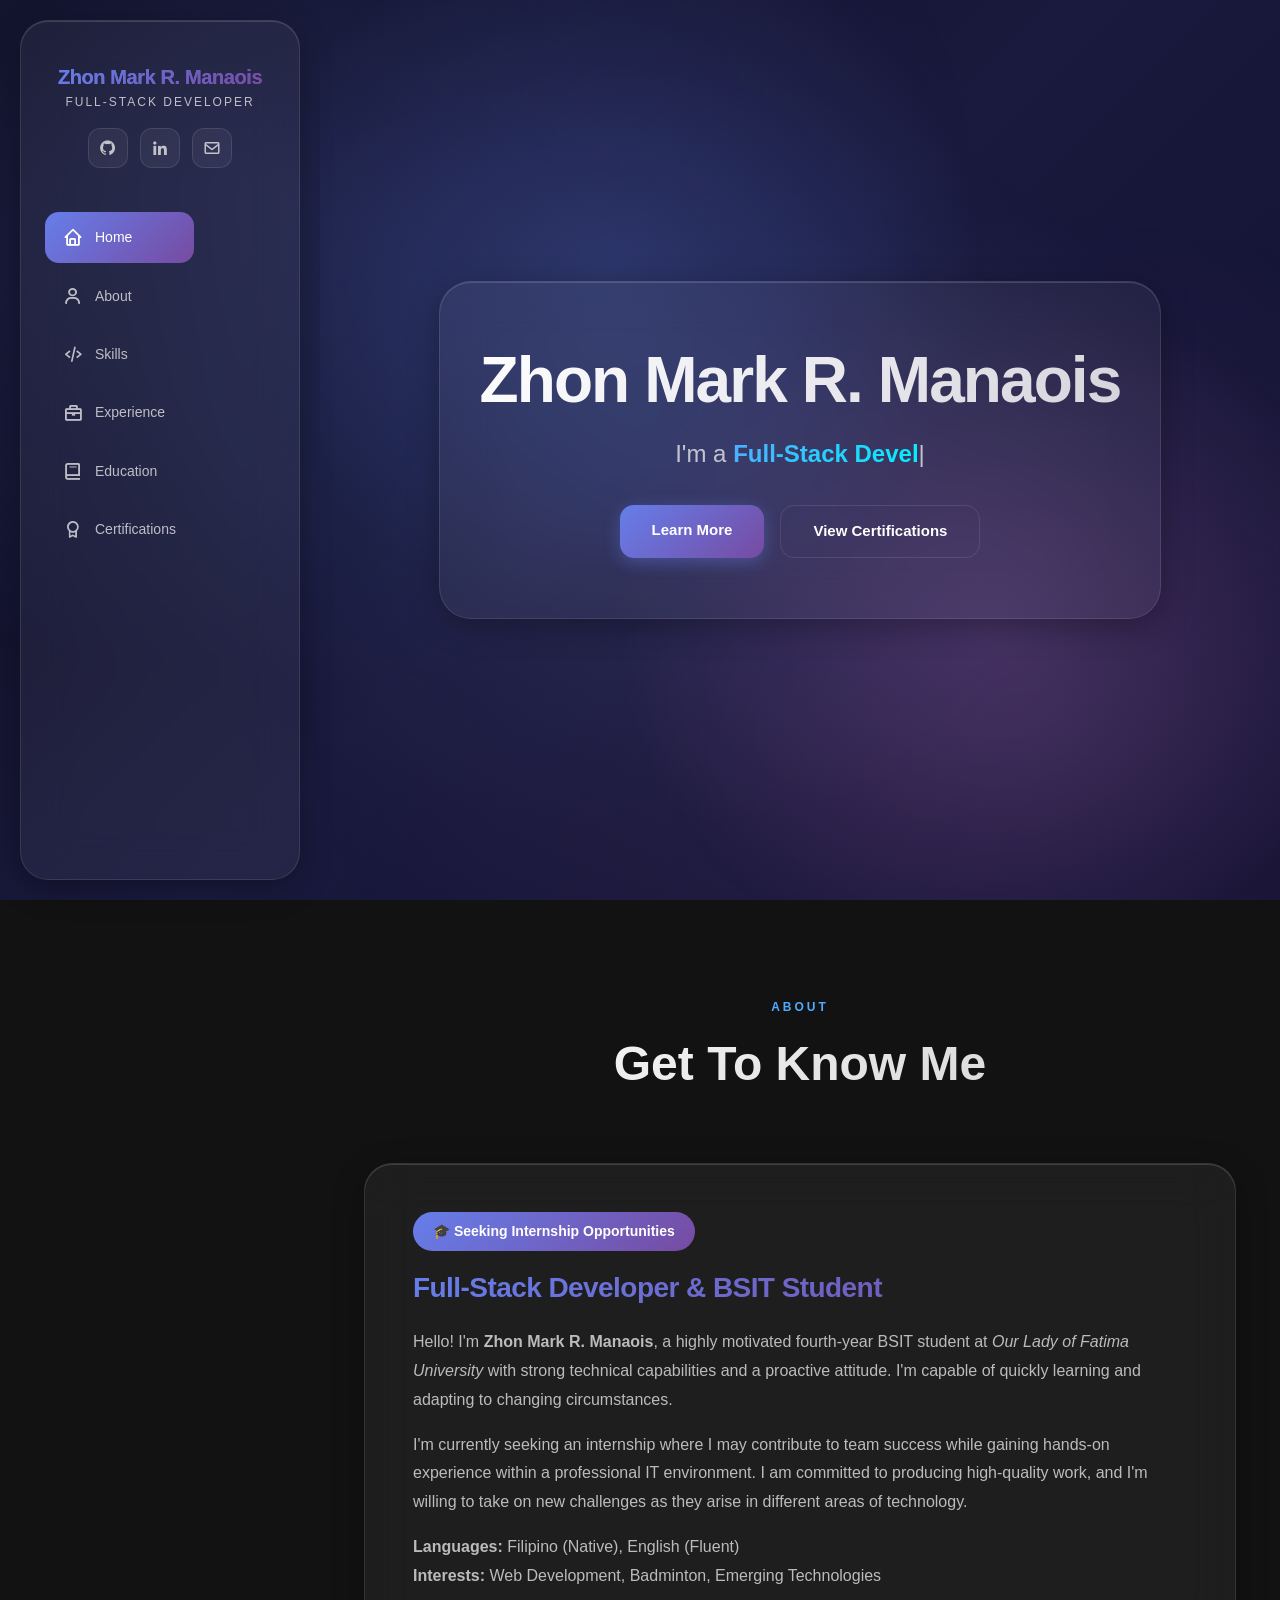
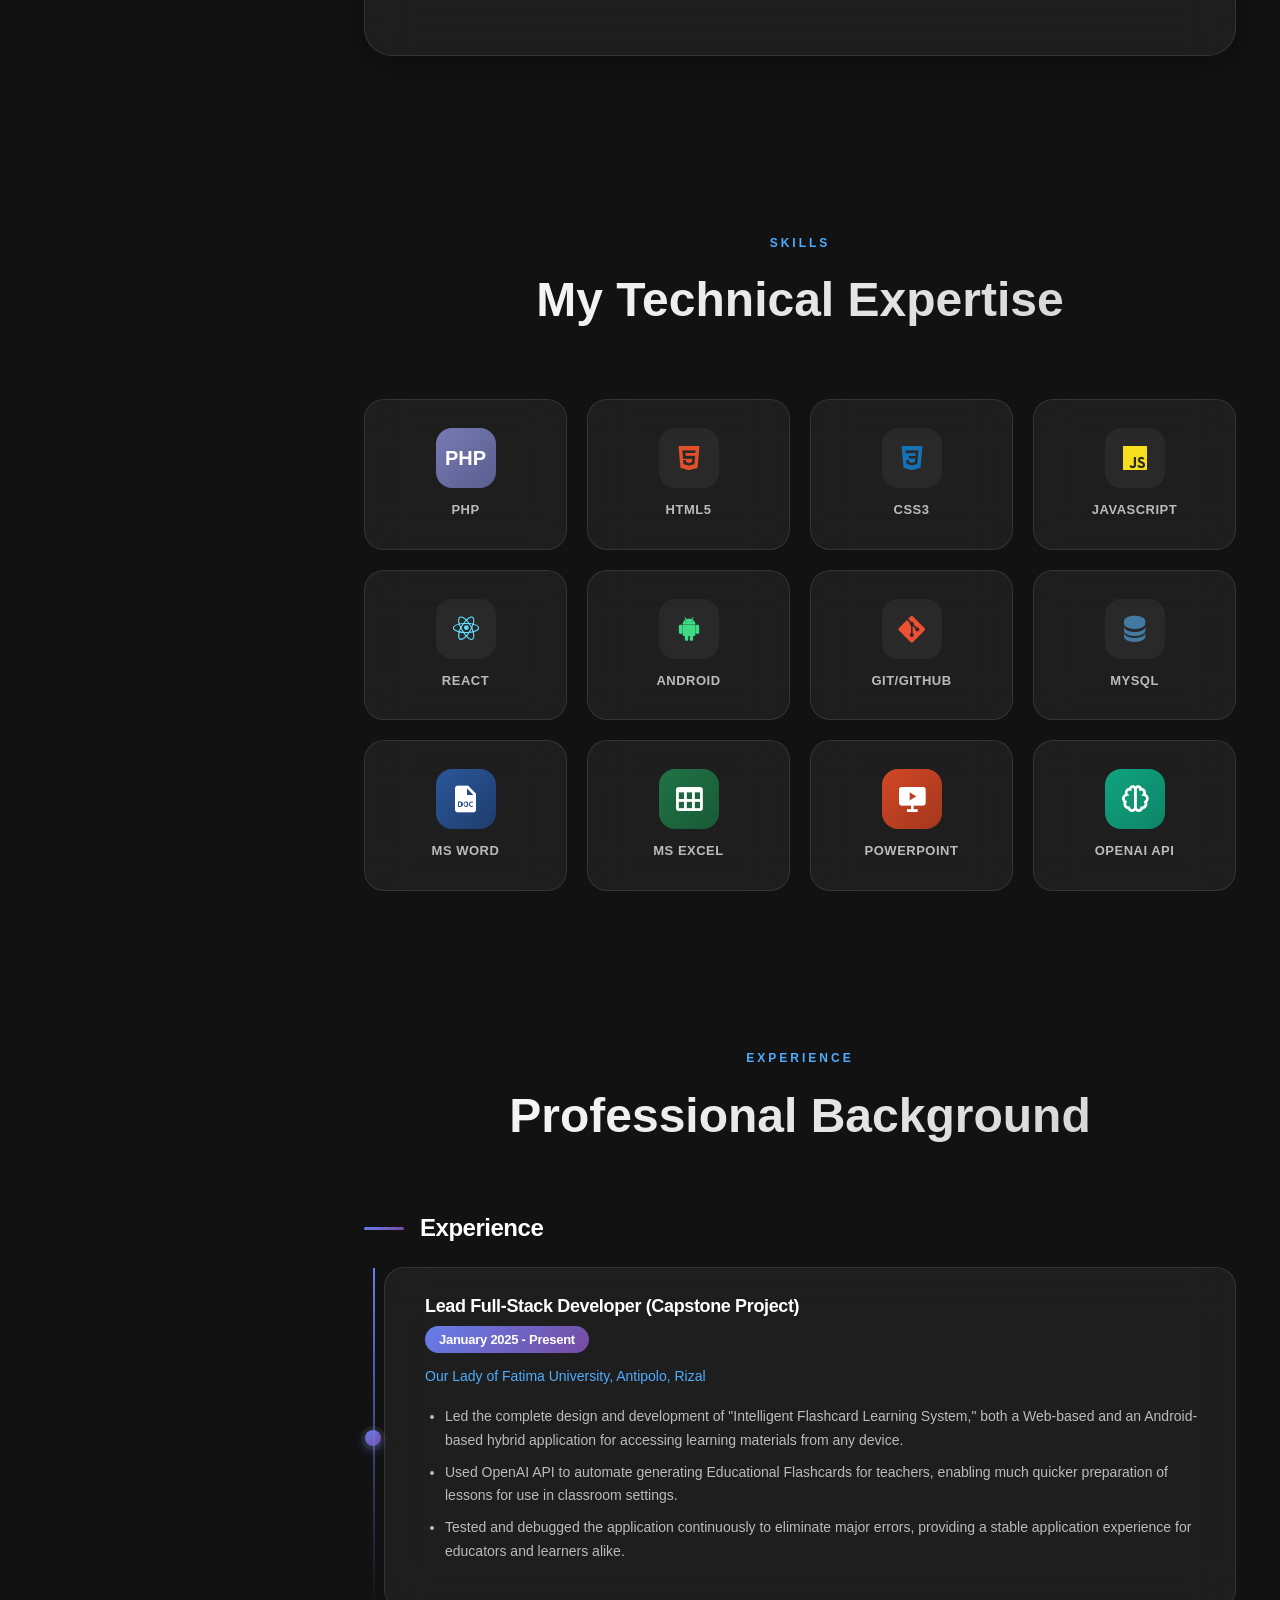
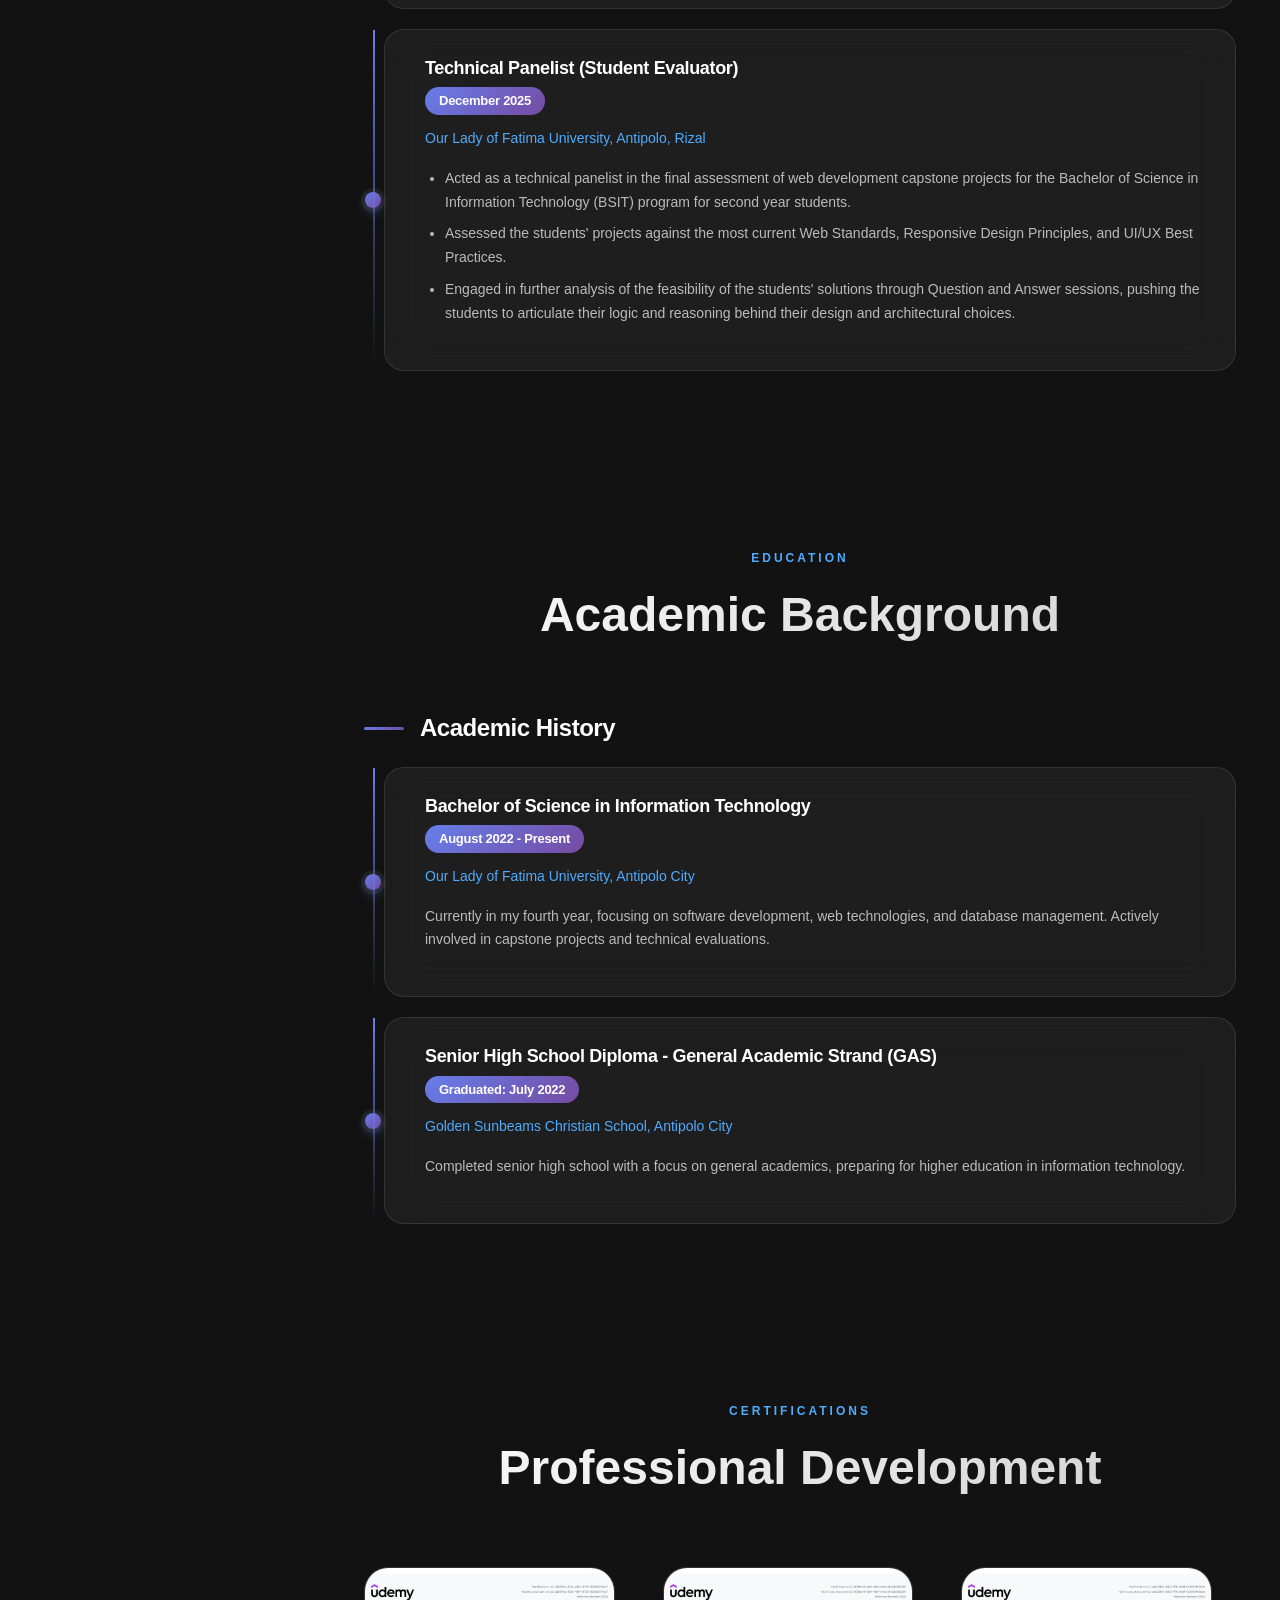
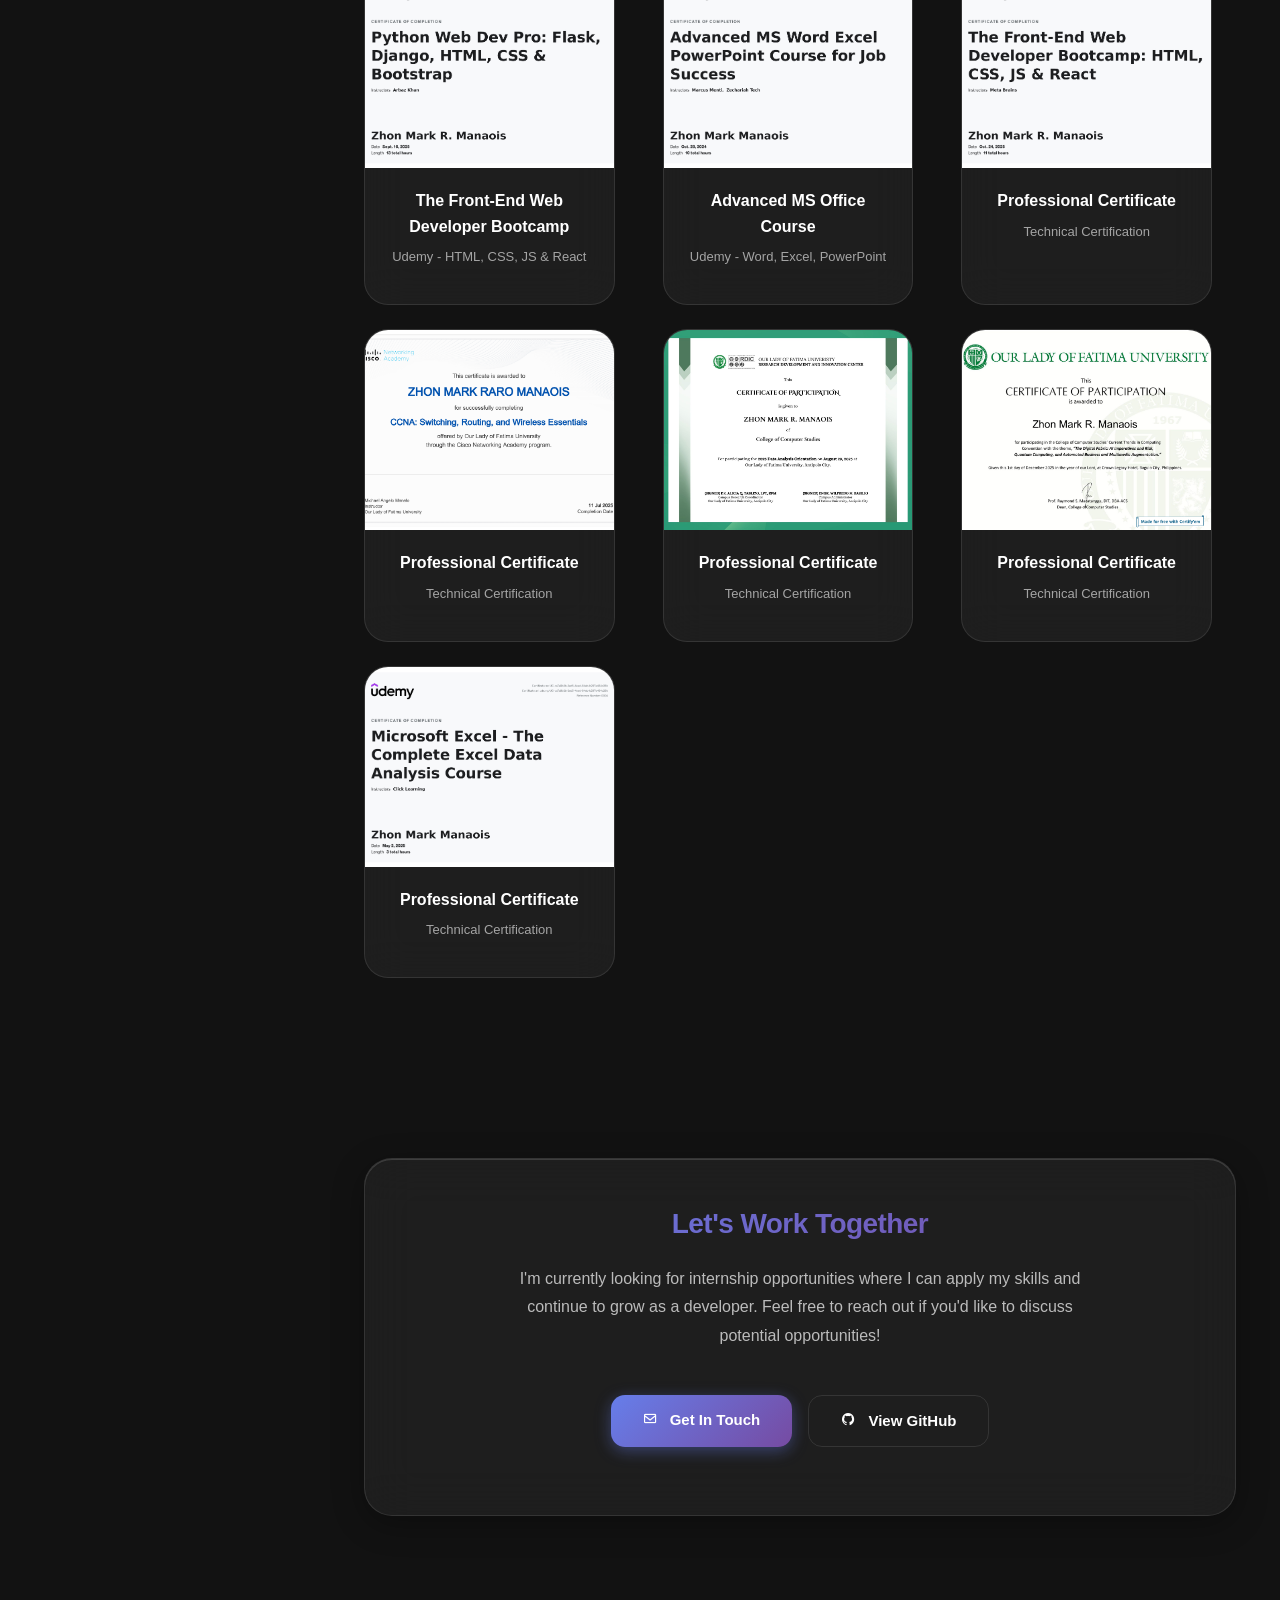
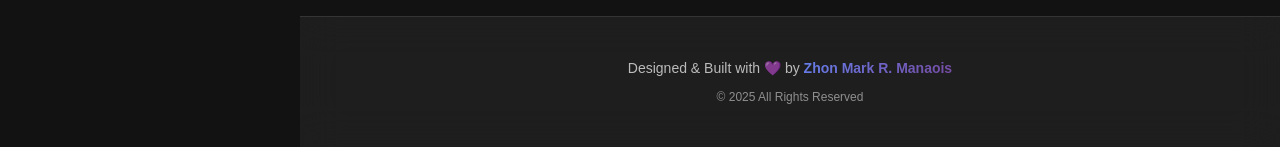
==== commit 3a9fcd7e: "Refactor code structure for improved readability and maintainability" ====
--- a/index.html
+++ b/index.html
@@ -15,12 +15,6 @@
     <meta property="og:type" content="website">
     <meta property="og:title" content="Zhon Mark R. Manaois | Full-Stack Developer">
     <meta property="og:description" content="Highly motivated BSIT student seeking internship opportunities. Skilled in PHP, Web Development, and Android Development.">
-    
-    <!-- Favicons -->
-    <link rel="apple-touch-icon" sizes="180x180" href="favicon/apple-touch-icon.png">
-    <link rel="icon" type="image/png" sizes="32x32" href="favicon/favicon-32x32.png">
-    <link rel="icon" type="image/png" sizes="16x16" href="favicon/favicon-16x16.png">
-    <link rel="manifest" href="favicon/site.webmanifest">
 
     <!-- Google Fonts -->
     <link rel="preconnect" href="https://fonts.googleapis.com">
--- a/css/style.css
+++ b/css/style.css
@@ -401,6 +401,15 @@
     align-items: center;
     position: relative;
     padding: 40px 20px;
+    margin-left: 320px;
+    width: calc(100% - 320px);
+}
+
+@media (max-width: 1199px) {
+    #hero {
+        margin-left: 0;
+        width: 100%;
+    }
 }
 
 #hero::before {
